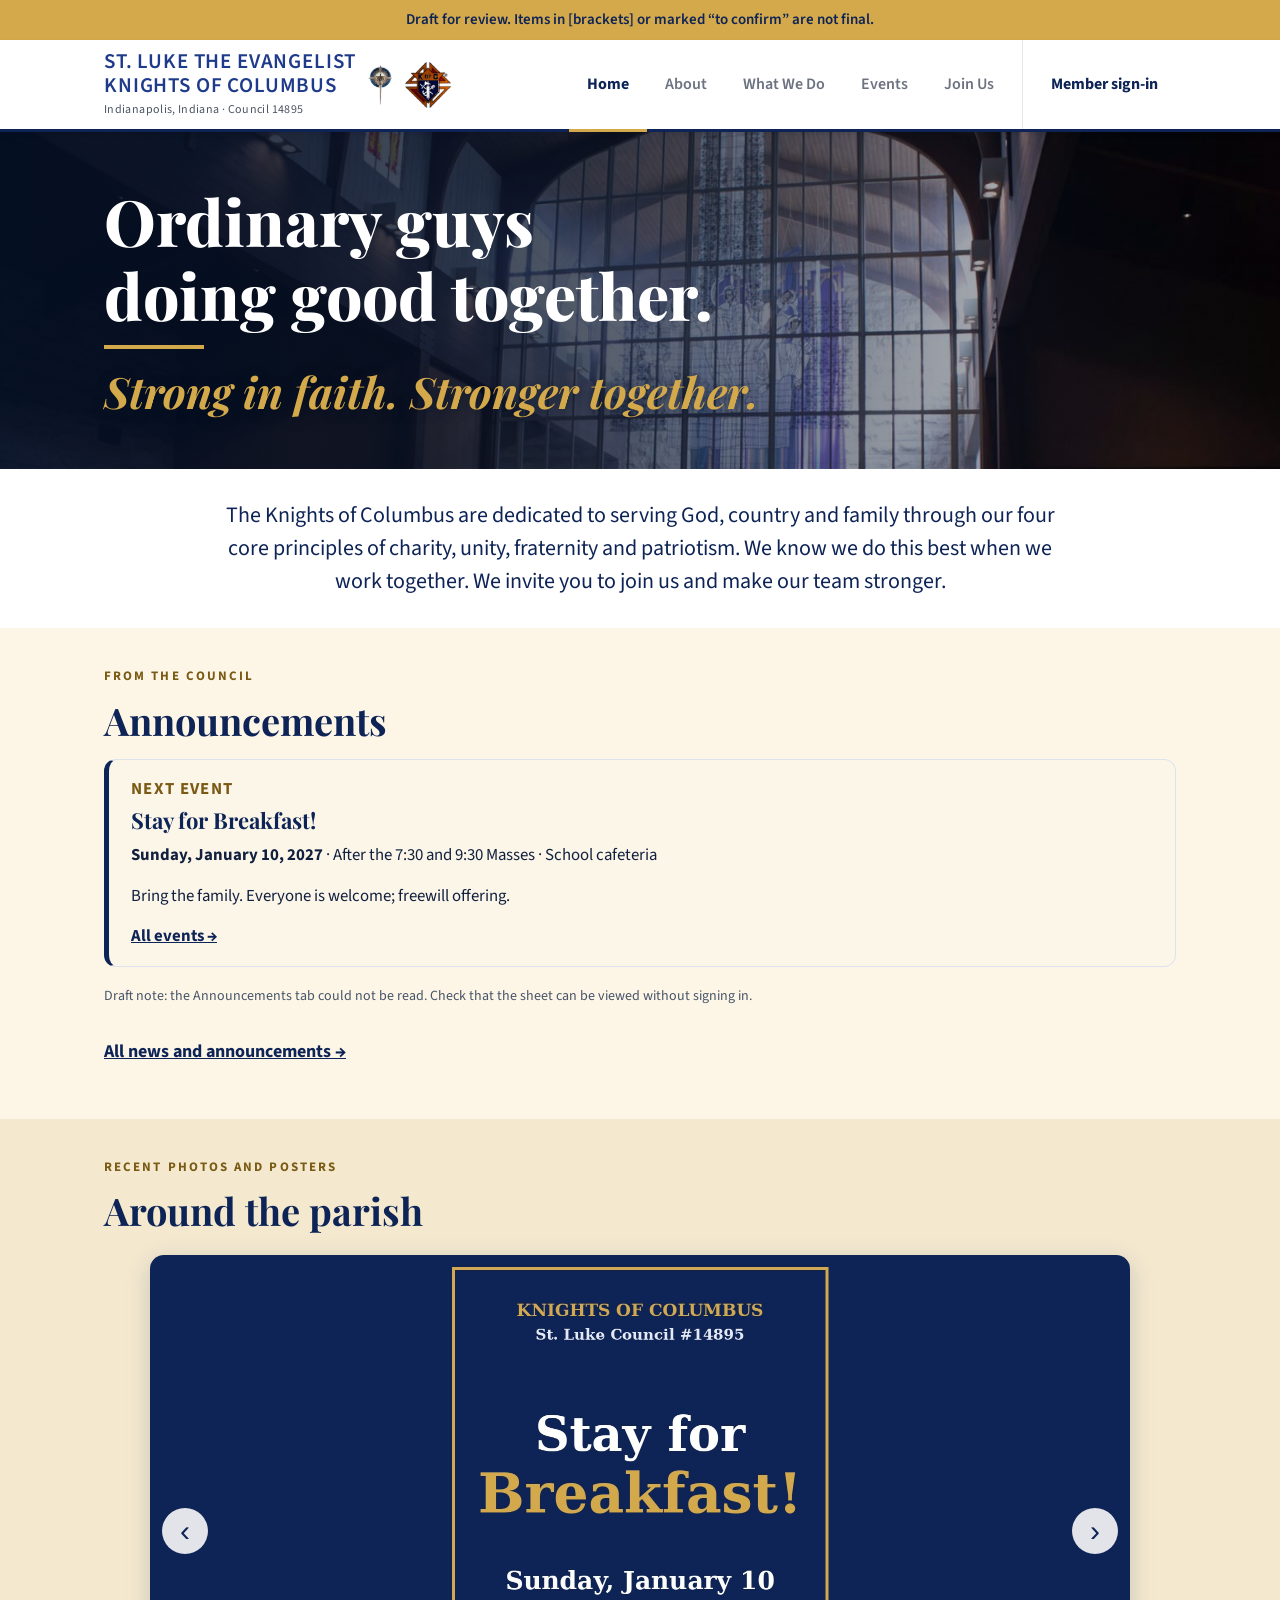
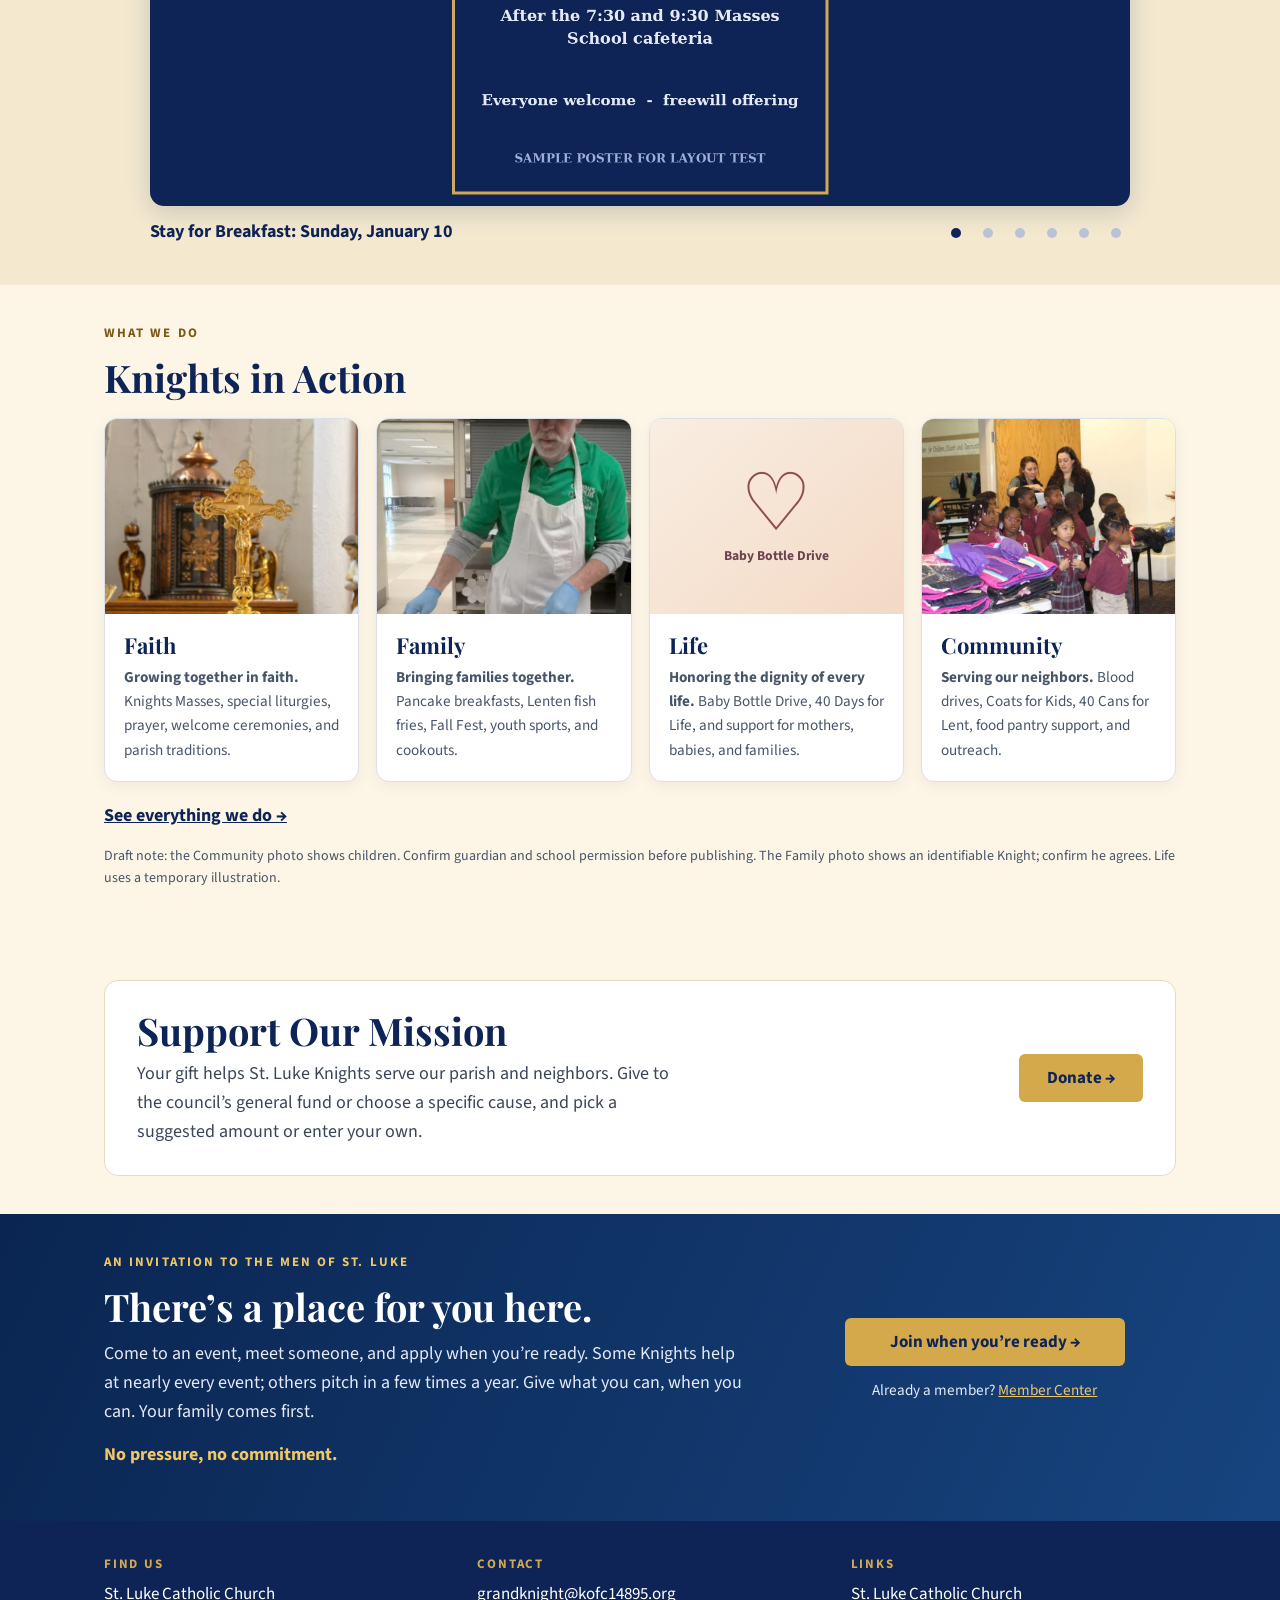
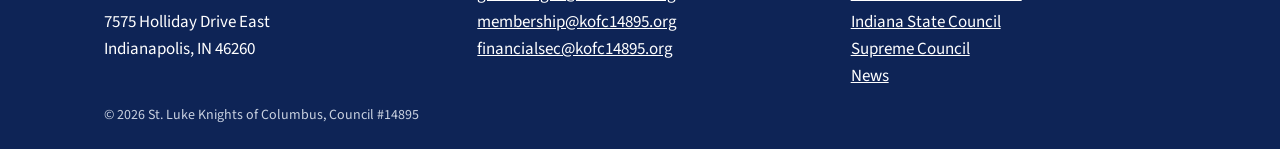
==== index.html @ 0d87e7c0 "Add files via upload" ====
<!doctype html>
<html lang="en">
<head>
<meta charset="utf-8">
<meta name="viewport" content="width=device-width, initial-scale=1">
<meta name="robots" content="noindex, nofollow">
<meta name="theme-color" content="#0E2456">
<title>St. Luke Knights of Columbus | Council #14895</title>
<meta name="description" content="Council #14895 of the Knights of Columbus at St. Luke Catholic Church in Indianapolis. Ordinary guys doing good together. Strong in faith. Stronger together.">
<link rel="icon" href="favicon.png" type="image/png">
<link rel="stylesheet" href="https://fonts.googleapis.com/css2?family=Playfair+Display:ital,wght@0,700;0,800;1,600&family=Source+Sans+3:wght@400;600;700&display=swap">
<link rel="stylesheet" href="site.css">
<script src="config.js" defer></script>
<script src="site.js" defer></script>
</head>
<body>
<a class="skip" href="#main">Skip to content</a>
<div id="site-top"></div>
<noscript><p class="container">This site needs JavaScript for its menu and footer. Contact details are in the footer.</p></noscript>

<main id="main">

<section class="hero hero-photo" aria-labelledby="hero-title">
<div class="container hero-inner">
<h1 id="hero-title">Ordinary guys doing good together.</h1>
<div class="gold-line"></div>
<p class="hero-tag">Strong in faith. Stronger together.</p>
</div>
</section>

<section class="section section-white who" id="who-we-are" aria-label="Who we are">
<div class="container">
<p class="lead who-lead">The Knights of Columbus are dedicated to serving God, country and family through our four core principles of charity, unity, fraternity and patriotism. We know we do this best when we work together. We invite you to join us and make our team stronger.</p>
</div>
</section>

<section class="section" id="announcements" aria-labelledby="ann-title">
<div class="container">
<p class="eyebrow">From the council</p>
<h2 id="ann-title">Announcements</h2>
<div class="announce-list" data-announcements data-next-event data-limit="3"></div>
<p style="margin-top:16px"><a class="text-link" href="news.html">All news and announcements &rarr;</a></p>
</div>
</section>

<section class="section" id="photos" style="background:var(--cream-2)" aria-labelledby="photos-title">
<div class="container">
<p class="eyebrow">Recent photos and posters</p>
<h2 id="photos-title">Around the parish</h2>
<div data-gallery></div>
</div>
</section>

<section class="section" id="what-we-do">
<div class="container">
<p class="eyebrow">What we do</p>
<h2>Knights in Action</h2>
<div class="pillar-cards" role="list">
<article class="pillar-card" role="listitem">
<div class="pillar-media" role="img" aria-label="Crucifix and tabernacle at St. Luke Catholic Church" style="background-image:url(faith.jpg);background-position:center 46%"></div>
<div class="pillar-copy"><h3>Faith</h3><p><strong>Growing together in faith.</strong> Knights Masses, special liturgies, prayer, welcome ceremonies, and parish traditions.</p></div>
</article>
<article class="pillar-card" role="listitem">
<div class="pillar-media" role="img" aria-label="A Knight preparing fish for a Lenten fish fry in the parish kitchen" style="background-image:url(fishfry.jpg);background-position:center 30%"></div>
<div class="pillar-copy"><h3>Family</h3><p><strong>Bringing families together.</strong> Pancake breakfasts, Lenten fish fries, Fall Fest, youth sports, and cookouts.</p></div>
</article>
<article class="pillar-card" role="listitem">
<div class="pillar-media life-art" role="img" aria-label="Simple illustration of a heart representing the Baby Bottle Drive"><span class="life-heart" aria-hidden="true">&#9825;</span><span class="life-caption">Baby Bottle Drive</span></div>
<div class="pillar-copy"><h3>Life</h3><p><strong>Honoring the dignity of every life.</strong> Baby Bottle Drive, 40 Days for Life, and support for mothers, babies, and families.</p></div>
</article>
<article class="pillar-card" role="listitem">
<div class="pillar-media" role="img" aria-label="Children at a Coats for Kids charitable event" style="background-image:url(coats.jpg);background-position:center 42%"></div>
<div class="pillar-copy"><h3>Community</h3><p><strong>Serving our neighbors.</strong> Blood drives, Coats for Kids, 40 Cans for Lent, food pantry support, and outreach.</p></div>
</article>
</div>
<p style="margin-top:20px"><a class="text-link" href="what-we-do.html">See everything we do &rarr;</a></p>
<p class="figure-note draft-only">Draft note: the Community photo shows children. Confirm guardian and school permission before publishing. The Family photo shows an identifiable Knight; confirm he agrees. Life uses a temporary illustration.</p>
</div>
</section>

<section class="section" id="donate">
<div class="container">
<div class="band band-light">
<div>
<h2>Support Our Mission</h2>
<p>Your gift helps St. Luke Knights serve our parish and neighbors. Give to the council&rsquo;s general fund or choose a specific cause, and pick a suggested amount or enter your own.</p>
</div>
<a class="btn btn-gold" data-href="squareShopUrl" href="support.html">Donate &rarr;</a>
</div>
</div>
</section>

<section class="section invite" id="get-involved">
<div class="container invite-grid">
<div>
<p class="eyebrow">An invitation to the men of St. Luke</p>
<h2>There&rsquo;s a place for you here.</h2>
<p>Come to an event, meet someone, and apply when you&rsquo;re ready. Some Knights help at nearly every event; others pitch in a few times a year. Give what you can, when you can. Your family comes first.</p>
<p class="note">No pressure, no commitment.</p>
</div>
<div class="invite-action">
<a class="btn btn-gold" href="join.html">Join when you&rsquo;re ready &rarr;</a>
<p style="font-size:.95rem;margin-top:12px">Already a member? <a href="members.html" style="color:#F0C668">Member Center</a></p>
</div>
</div>
</section>

</main>

<div id="site-bottom"></div>
</body>
</html>
---- site.css ----
/* St. Luke KofC public site. Navy, gold and cream to match the recruiting brochure. */
:root {
  --navy: #0E2456;
  --navy-2: #16347A;
  --ink: #12203F;
  --gold: #D4A94B;
  --bronze: #7A5A14;
  --cream: #FDF6E7;
  --cream-2: #F4E9CF;
  --paper: #FFFFFF;
  --line: #E6DCC3;
  --muted: #475569;
  --serif: "Playfair Display", Georgia, "Times New Roman", serif;
  --sans: "Source Sans 3", system-ui, -apple-system, "Segoe UI", sans-serif;
}
*, *::before, *::after { box-sizing: border-box; }
html { scroll-behavior: smooth; }
body { margin: 0; font-family: var(--sans); font-size: 18px; line-height: 1.6; color: var(--ink); background: var(--cream); }
img { max-width: 100%; height: auto; display: block; }
a { color: var(--navy); }
a:hover { color: var(--bronze); }
:focus-visible { outline: 3px solid var(--gold); outline-offset: 2px; }
.skip { position: absolute; left: -999px; top: 8px; background: var(--navy); color: #fff; padding: 10px 16px; z-index: 100; border-radius: 6px; }
.skip:focus { left: 8px; }
.container { max-width: 1120px; margin: 0 auto; padding: 0 24px; }

h1, h2, h3 { font-family: var(--serif); line-height: 1.15; margin: 0 0 12px; color: var(--navy); }
h1 { font-size: clamp(34px, 5.4vw, 56px); font-weight: 800; }
h2 { font-size: clamp(28px, 3.6vw, 38px); font-weight: 700; }
h3 { font-size: 22px; font-weight: 700; }
p { margin: 0 0 14px; }
.eyebrow { font-weight: 700; font-size: 13px; letter-spacing: 0.16em; text-transform: uppercase; color: var(--bronze); margin: 0 0 12px; }
.lead { font-size: 21px; line-height: 1.55; color: #2C3A57; max-width: 720px; }

/* Draft banner and top bar */
.draft-banner { background: var(--gold); color: var(--navy); text-align: center; font-weight: 600; font-size: 15px; padding: 8px 16px; }
.topbar { background: var(--navy); color: #fff; font-size: 15px; }
.topbar-inner { display: flex; flex-wrap: wrap; gap: 6px 20px; align-items: center; justify-content: space-between; padding-top: 4px; padding-bottom: 4px; }

/* Header: same look as the Member Center menu bar (white bar, navy rule, gold underline on the current page) */
.site-header { background: #fff; border-bottom: 3px solid var(--navy); box-shadow: 0 2px 4px rgba(0,0,0,.1); position: sticky; top: 0; z-index: 50; }
.header-inner { display: flex; flex-wrap: wrap; align-items: stretch; justify-content: space-between; gap: 0 20px; padding-top: 0; padding-bottom: 0; }
.brand { display: flex; align-items: center; gap: 12px; text-decoration: none; color: var(--navy); padding: 10px 0; }
.brand-logo { display: block; width: 46px; height: 46px; object-fit: contain; flex-shrink: 0; }
.brand-text { display: flex; flex-direction: column; }
.brand-name { font-family: var(--serif); font-weight: 700; font-size: 21px; line-height: 1.1; }
.brand-sub { font-size: 12px; letter-spacing: 0.12em; color: var(--muted); }
.site-nav ul { list-style: none; margin: 0; padding: 0; display: flex; height: 100%; }
.site-nav li { display: flex; align-items: stretch; }
.site-nav a { display: flex; align-items: center; padding: 0 18px; font-size: 16px; font-weight: 600; text-decoration: none; white-space: nowrap; color: #6B7280; border-bottom: 3px solid transparent; margin-bottom: -3px; transition: color .2s, background .2s; }
.site-nav .nav-member { margin-left: 10px; padding-left: 10px; border-left: 1px solid #E5E7EB; }
.site-nav .nav-member a { color: var(--navy); font-weight: 700; }
.nm-short { display: none; }
.site-nav a:hover { color: var(--navy); background: rgba(30,58,138,.05); }
.site-nav a[aria-current="page"] { color: var(--navy); font-weight: 700; border-bottom-color: var(--gold); }
/* Narrow screens: the menu becomes its own bar under the name, and slides sideways if it must (no Menu button) */
@media (max-width: 820px) {
  .brand { padding: 8px 0; flex: 1 1 100%; }
  .brand-name { font-size: 19px; }
  .site-nav { width: 100%; border-top: 1px solid #F0F1F3; }
  .site-nav ul { overflow-x: auto; -webkit-overflow-scrolling: touch; scrollbar-width: none; }
  .site-nav ul::-webkit-scrollbar { display: none; }
  .site-nav li { flex-shrink: 0; }
  .site-nav a { padding: 12px 9px; font-size: 14px; margin-bottom: 0; }
  .site-nav .nav-member { margin-left: 2px; padding-left: 2px; }
  .nm-long { display: none; } .nm-short { display: inline; }
  .site-nav { margin: 0 -24px; width: calc(100% + 48px); }
  .site-nav ul { padding: 0 12px; }
}

/* Buttons */
.btn { display: inline-flex; align-items: center; justify-content: center; min-height: 48px; padding: 0 26px; border-radius: 6px; font: 700 17px var(--sans); text-decoration: none; border: 2px solid transparent; cursor: pointer; text-align: center; }
.btn-sm { min-height: 44px; padding: 0 18px; font-size: 15px; }
.btn-gold { background: var(--gold); color: var(--navy); }
.btn-gold:hover { background: #E3BC66; color: var(--navy); }
.btn-navy { background: var(--navy); color: #fff; }
.btn-navy:hover { background: var(--navy-2); color: #fff; }
.btn-outline { border-color: var(--navy); color: var(--navy); background: transparent; }
.btn-outline:hover { background: var(--navy); color: #fff; }
.btn-outline-light { border-color: #fff; color: #fff; background: transparent; }
.btn-outline-light:hover { background: #fff; color: var(--navy); }
.btn-row { display: flex; flex-wrap: wrap; gap: 12px; margin-top: 20px; }

/* Sections */
.hero { background: linear-gradient(160deg, var(--navy) 0%, var(--navy-2) 100%); color: #fff; }
.hero h1, .hero h2 { color: #fff; }
.hero .eyebrow { color: var(--gold); }
.hero-inner { display: flex; flex-wrap: wrap; gap: 40px; align-items: center; padding-top: 72px; padding-bottom: 72px; }
.hero-copy { flex: 1 1 480px; min-width: 0; }
.hero-card { flex: 1 1 320px; min-width: 0; }
.tagline { font-family: var(--serif); font-style: italic; font-size: clamp(22px, 3vw, 30px); color: var(--gold); margin: 6px 0 12px; }
.hero p { color: #E4E9F5; }
.page-hero { background: var(--cream-2); border-bottom: 1px solid var(--line); }
.page-hero .container { padding-top: 56px; padding-bottom: 48px; }
.section { padding: 64px 0; }
.section-white { background: var(--paper); }
.section-navy { background: var(--navy); color: #fff; }
.section-navy h2, .section-navy h3 { color: #fff; }
.section-navy p { color: #E4E9F5; }

.grid { display: grid; gap: 20px; grid-template-columns: repeat(auto-fit, minmax(240px, 1fr)); }
.grid-2 { grid-template-columns: repeat(auto-fit, minmax(340px, 1fr)); }
.grid-3 { grid-template-columns: repeat(auto-fit, minmax(300px, 1fr)); }
.card { background: var(--paper); border: 1px solid var(--line); border-radius: 10px; padding: 26px; }
.card h3 { margin-bottom: 8px; }
.card p:last-child { margin-bottom: 0; }
.card-meeting { background: var(--paper); color: var(--ink); border-radius: 12px; padding: 28px; }
.hero .card-meeting p { color: var(--ink); }
.hero .card-meeting .eyebrow { color: var(--bronze); }
.hero .card-meeting .big { color: var(--navy); }
.card-meeting h2 { font-size: 28px; }
.card-meeting .big { font-family: var(--serif); font-size: 26px; font-weight: 700; color: var(--navy); margin: 0 0 4px; }

.pillars { display: grid; gap: 20px; grid-template-columns: repeat(auto-fit, minmax(220px, 1fr)); }
.pillar { border-top: 4px solid var(--gold); padding-top: 14px; }

.give-get { display: grid; gap: 40px; grid-template-columns: repeat(auto-fit, minmax(300px, 1fr)); }
.list-clean { list-style: none; margin: 0; padding: 0; }
.list-clean li { padding: 12px 0; border-top: 1px solid rgba(255,255,255,0.18); }
.list-clean li:last-child { border-bottom: 1px solid rgba(255,255,255,0.18); }
.list-clean strong { color: var(--gold); }
.list-light li { border-color: var(--line); }
.list-light strong { color: var(--navy); }

.steps { list-style: none; margin: 0; padding: 0; display: grid; gap: 20px; grid-template-columns: repeat(auto-fit, minmax(280px, 1fr)); }
.steps li { display: flex; gap: 16px; }
.step-n { flex: 0 0 44px; height: 44px; border-radius: 22px; background: var(--navy); color: var(--gold); display: flex; align-items: center; justify-content: center; font-weight: 700; font-size: 19px; }

.band { background: var(--navy); color: #fff; border-radius: 14px; padding: 40px; display: flex; flex-wrap: wrap; gap: 24px; align-items: center; justify-content: space-between; }
.band h2 { color: #fff; margin-bottom: 8px; }
.band p { margin: 0; color: #E4E9F5; max-width: 560px; }
.band-light { background: var(--paper); border: 1px solid var(--line); color: var(--ink); }
.band-light h2 { color: var(--navy); }
.band-light p { color: #3A4658; }

.news-item { padding: 18px 0; border-top: 1px solid var(--line); }
.news-item:last-child { border-bottom: 1px solid var(--line); }
.news-date { font-size: 15px; color: var(--muted); margin: 0 0 2px; }
.news-title { font-size: 22px; margin: 0 0 4px; }
.news-title a { text-decoration: none; }

.quote { font-family: var(--serif); font-style: italic; font-size: 22px; line-height: 1.5; border-left: 4px solid var(--gold); padding-left: 20px; margin: 28px 0 8px; color: var(--navy); }
.quote-by { font-weight: 700; color: var(--bronze); margin: 0; }

.banner-img { width: 100%; height: 420px; object-fit: cover; object-position: 62% 12%; }
.figure-note { font-size: 14px; color: var(--muted); margin-top: 6px; }

.two-col { display: flex; flex-wrap: wrap; gap: 40px; }
.two-col > * { flex: 1 1 340px; min-width: 0; }

/* Forms */
.form { display: flex; flex-direction: column; gap: 16px; }
.form label { font-weight: 700; font-size: 16px; display: block; margin-bottom: 4px; }
.form input, .form textarea { width: 100%; min-height: 48px; padding: 10px 14px; font: 400 17px var(--sans); border: 1px solid #7A869A; border-radius: 6px; background: #fff; color: var(--ink); }
.form-row { display: flex; flex-wrap: wrap; gap: 16px; }
.form-row > div { flex: 1 1 220px; }

.calendar-frame { width: 100%; height: 640px; border: 1px solid var(--line); border-radius: 10px; background: #fff; }
.placeholder-box { border: 2px dashed #B9AD93; border-radius: 10px; background: var(--cream-2); padding: 24px; }
.dl { margin: 0; }
.dl div { display: flex; flex-wrap: wrap; gap: 4px 20px; padding: 14px 0; border-top: 1px solid var(--line); }
.dl div:last-child { border-bottom: 1px solid var(--line); }
.dl dt { flex: 0 0 190px; font-weight: 700; color: var(--navy); }
.dl dd { flex: 1 1 260px; margin: 0; }

/* "To confirm" tags show only while draft is on */
.confirm { display: none; margin-left: 8px; font: 700 12px var(--sans); letter-spacing: 0.06em; text-transform: uppercase; background: var(--gold); color: var(--navy); padding: 2px 8px; border-radius: 99px; vertical-align: middle; }
body.draft .confirm { display: inline-block; }

/* Footer */
.site-footer { background: var(--navy); color: #fff; margin-top: 0; }
.site-footer a { color: #fff; }
.site-footer a:hover { color: var(--gold); }
.footer-grid { display: flex; flex-wrap: wrap; gap: 32px 48px; padding-top: 48px; padding-bottom: 24px; }
.footer-grid > div { flex: 1 1 220px; min-width: 0; }
.footer-h { font: 700 13px var(--sans); letter-spacing: 0.14em; text-transform: uppercase; color: var(--gold); margin: 0 0 8px; }
.footer-grid p { margin: 0; font-size: 17px; }
.footer-legal { padding-bottom: 32px; font-size: 14px; color: #C9D1E0; }

@media print { .topbar, .draft-banner, .site-nav { display: none; } body { background: #fff; } }

/* ---- Home page v5 (photo-led design) ---- */
.draft-only { display: none; }
body.draft .draft-only { display: block; }
.hero-photo { background-image: linear-gradient(90deg, rgba(4,16,37,.91), rgba(4,16,37,.72) 42%, rgba(4,16,37,.13) 100%), url('hero.jpg'); background-size: cover; background-position: center, center 14%; color: #fff; }
.hero-photo .hero-inner { min-height: 300px; flex-direction: column; align-items: flex-start; justify-content: center; gap: 14px; padding-top: 52px; padding-bottom: 52px; }
.hero-photo h1 { color: #fff; max-width: 730px; margin: 0; text-wrap: balance; font-size: clamp(2.4rem, 5vw, 4.1rem); }
.hero-photo p { color: #fff; max-width: 580px; font-size: clamp(1.05rem, 1.8vw, 1.25rem); }
.hero-photo .hero-tag { font-family: var(--serif); font-style: italic; font-weight: 700; color: var(--gold); max-width: none; font-size: clamp(1.7rem, 3.6vw, 2.7rem); line-height: 1.15; margin: 4px 0 0; text-shadow: 0 2px 12px rgba(4,16,37,.6); }
.gold-line { height: 4px; width: 100px; background: var(--gold); margin: 4px 0 20px; }
.hero-photo .gold-line { margin: 0; }
@media (max-width: 700px) {
  .hero-photo { background-image: linear-gradient(0deg, rgba(4,16,37,.94), rgba(4,16,37,.45) 65%, rgba(4,16,37,.12)), url('hero.jpg'); background-position: center, 60% center; }
  .hero-photo .hero-inner { min-height: 380px; justify-content: flex-end; gap: 12px; padding: 70px 24px 32px; }
  .hero-photo .btn-row .btn { flex: 1; }
}
.section-head { display: flex; align-items: flex-end; justify-content: space-between; flex-wrap: wrap; gap: 15px; margin-bottom: 25px; }
.section-head h2 { margin: 0; }
.section-lead { max-width: 740px; color: var(--muted); font-size: 1.1rem; }
.text-link { font-weight: 700; color: var(--navy); }
.connection-cards { display: grid; grid-template-columns: repeat(3, minmax(0, 1fr)); gap: 24px; align-items: stretch; }
.connection-card { min-width: 0; height: 100%; display: flex; flex-direction: column; overflow: hidden; border: 1px solid #D8DFE9; border-radius: 15px; background: #fff; box-shadow: 0 5px 18px rgba(11,40,85,.06); }
.connection-photo { width: 100%; aspect-ratio: 16/10; background-size: cover; background-repeat: no-repeat; background-position: center; flex: none; }
.connection-body { padding: 24px; display: flex; flex-direction: column; flex: 1; min-width: 0; }
.connection-body h3 { font-size: clamp(1.35rem, 2vw, 1.7rem); margin: 4px 0 12px; }
.connection-body p { color: var(--muted); margin: 0 0 22px; flex: 1; }
.connection-body .text-link { align-self: flex-start; margin-top: auto; }
@media (max-width: 850px) { .connection-cards { grid-template-columns: repeat(2, minmax(0, 1fr)); } .connection-card:last-child { grid-column: 1 / -1; flex-direction: row; height: auto; } .connection-card:last-child .connection-photo { width: 42%; aspect-ratio: auto; height: auto; } }
@media (max-width: 600px) { .connection-cards { grid-template-columns: minmax(0, 1fr); gap: 16px; } .connection-card { height: auto; } .connection-card:last-child { flex-direction: column; } .connection-card:last-child .connection-photo { width: 100%; aspect-ratio: 16/9; } .connection-photo { aspect-ratio: 16/9; } .connection-body { padding: 19px; } }
.upcoming-strip { margin-top: 28px; padding: 24px 28px; background: var(--cream-2); border-left: 5px solid var(--gold); border-radius: 12px; display: flex; flex-wrap: wrap; align-items: center; justify-content: space-between; gap: 18px 22px; }
.upcoming-strip h3 { margin: 4px 0 8px; }
.upcoming-strip p { margin: 0 0 4px; }
.upcoming-link { color: var(--navy); font-weight: 700; }
.pillar-cards { display: grid; grid-template-columns: repeat(4, minmax(0, 1fr)); gap: 17px; margin-top: 27px; }
.pillar-card { background: #fff; border: 1px solid #D9E0E9; border-radius: 13px; overflow: hidden; box-shadow: 0 5px 16px rgba(7,27,62,.05); }
.pillar-media { height: 195px; background-size: cover; background-position: center; }
.pillar-media.life-art { display: flex; flex-direction: column; align-items: center; justify-content: center; background: linear-gradient(140deg, #F9EEE2, #F3D9C5); color: #8D4D52; }
.life-heart { font-size: 5rem; line-height: 1; }
.life-caption { font-size: .85rem; font-weight: 700; color: #6C4250; }
.pillar-copy { padding: 19px; }
.pillar-copy h3 { margin-bottom: 7px; }
.pillar-copy p { font-size: .95rem; color: var(--muted); margin: 0; }
@media (max-width: 900px) { .pillar-cards { grid-template-columns: repeat(2, minmax(0, 1fr)); } }
@media (max-width: 700px) { .pillar-cards { display: flex; overflow-x: auto; scroll-snap-type: x mandatory; gap: 13px; padding: 4px 4px 15px; margin-right: -24px; } .pillar-card { min-width: min(78vw, 285px); scroll-snap-align: start; flex-shrink: 0; } .pillar-media { height: 180px; } }
.impact { display: grid; grid-template-columns: 1fr 1fr; gap: 26px; margin-top: 25px; }
.impact ul { padding-left: 22px; margin: 0; }
.impact li { padding: 5px 0; }
.impact-box { background: #F0F4F9; padding: 25px; border-radius: 13px; border-left: 4px solid var(--gold); }
@media (max-width: 700px) { .impact { grid-template-columns: 1fr; } }
.invite { background: linear-gradient(115deg, #0A2551, #17447F); color: #fff; }
.invite h2 { color: #fff; }
.invite .eyebrow { color: #F0C668; }
.invite-grid { display: grid; grid-template-columns: 1.7fr 1fr; gap: 40px; align-items: center; }
.invite p { color: #E4E9F5; max-width: 660px; }
.invite .note { color: #F2C864; font-weight: 700; }
.invite-action { text-align: center; }
.invite-action .btn { width: 100%; max-width: 280px; }
@media (max-width: 700px) { .invite-grid { grid-template-columns: 1fr; } .invite-action { text-align: left; } .invite-action .btn { max-width: none; } }

/* ---- Home page v6: practical strip, why-join, voices ---- */
.practical-strip { background: #F7F0DD; border-bottom: 1px solid #D7C8A3; color: #102A50; }
.practical-inner { display: flex; flex-wrap: wrap; align-items: center; gap: 10px 24px; padding-top: 15px; padding-bottom: 15px; font-size: .95rem; }
.practical-inner > span { min-width: 0; }
.practical-inner a { color: var(--navy); font-weight: 700; }
.why-grid { display: grid; grid-template-columns: repeat(4, minmax(0, 1fr)); gap: 16px; margin-top: 25px; }
.why-grid article { border: 1px solid #DCE3EE; border-radius: 12px; padding: 20px; background: #fff; border-top: 4px solid var(--gold); min-width: 0; }
.why-grid h3 { font-size: 1.3rem; margin: 0 0 9px; }
.why-grid p { margin: 0; color: var(--muted); }
.voices { display: grid; grid-template-columns: 1fr 1fr; gap: 22px; margin-top: 28px; }
.member-quote, .welcome { margin: 0; padding: 24px; border-radius: 13px; background: #fff; border: 1px solid #DCE3EE; }
.member-quote blockquote { margin: 0; font-size: 1.13rem; line-height: 1.6; font-style: italic; }
.member-quote figcaption { margin-top: 16px; font-weight: 700; font-size: .9rem; }
.welcome { display: flex; align-items: flex-start; gap: 18px; }
.welcome-photo { width: 105px; min-width: 105px; aspect-ratio: 4/5; display: grid; place-items: center; background: #E9E7E2; border: 1px dashed #8E9298; border-radius: 9px; color: #334; }
.welcome h3 { margin: 0 0 8px; }
.welcome p { margin: 0 0 12px; }
.pillar-media { aspect-ratio: auto; }
@media (max-width: 950px) { .why-grid { grid-template-columns: repeat(2, minmax(0, 1fr)); } .voices { grid-template-columns: 1fr; } }
@media (max-width: 600px) { .practical-inner { display: grid; gap: 7px; } .why-grid { grid-template-columns: 1fr; } .welcome { flex-direction: column; } }
/* v6: stack the four cards on phones instead of side-swiping */
@media (max-width: 700px) { .pillar-cards { display: grid; grid-template-columns: minmax(0, 1fr); overflow: visible; margin-right: 0; padding: 0; gap: 15px; } .pillar-card { min-width: 0; width: 100%; } .pillar-media { height: auto; aspect-ratio: 16/10; } }

/* ---- Announcements ---- */
.announce-list { display: grid; gap: 16px; margin-top: 22px; }
.announce-item { background: #fff; border: 1px solid #DCE3EE; border-left: 5px solid var(--gold); border-radius: 12px; padding: 20px 24px; }
.announce-item .news-title { margin: 0 0 8px; }
.announce-item p:last-child { margin-bottom: 0; }
.faq-intro { max-width: 760px; }
.pillar-block { margin-top: 44px; }
.pillar-block:first-of-type { margin-top: 8px; }
.pillar-block h2 { border-top: 4px solid var(--gold); padding-top: 14px; }

/* ---- Photo / poster carousel ---- */
.gal { position: relative; border-radius: 14px; overflow: hidden; background: #0E2456; aspect-ratio: 16/9; max-width: 980px; margin: 22px auto 0; box-shadow: 0 6px 24px rgba(14,36,86,.18); }
.gal-stage, .gal-slide { position: absolute; inset: 0; margin: 0; }
.gal-slide { opacity: 0; transition: opacity .5s ease; pointer-events: none; }
.gal-slide.on { opacity: 1; pointer-events: auto; }
.gal-slide a { display: block; height: 100%; }
.gal-slide img { width: 100%; height: 100%; display: block; }
.gal-slide.is-photo img { object-fit: cover; }
.gal-slide.is-poster img { object-fit: contain; }
.gal-btn { position: absolute; top: 50%; transform: translateY(-50%); width: 46px; height: 46px; border: 0; border-radius: 50%; background: rgba(255,255,255,.88); color: #0E2456; font-size: 30px; line-height: 1; cursor: pointer; z-index: 2; }
.gal-btn:hover, .gal-btn:focus-visible { background: #fff; }
.gal-prev { left: 12px; } .gal-next { right: 12px; }
.gal-bar { max-width: 980px; margin: 12px auto 0; display: flex; flex-wrap: wrap; gap: 10px 20px; align-items: center; justify-content: space-between; }
.gal-cap { margin: 0; font-weight: 700; color: var(--navy); min-height: 1.4em; }
.gal-dots { display: flex; gap: 4px; }
.gal-dots button { width: 28px; height: 28px; border: 0; background: transparent; cursor: pointer; position: relative; padding: 0; }
.gal-dots button::after { content: ""; position: absolute; inset: 9px; border-radius: 50%; background: #B9C3D6; }
.gal-dots button.on::after { background: var(--navy); }
@media (max-width: 600px) { .gal-btn { width: 40px; height: 40px; } }
@media (prefers-reduced-motion: reduce) { .gal-slide { transition: none; } }

.announce-type { margin: 0 0 6px; font-size: .78rem; font-weight: 700; letter-spacing: .08em; text-transform: uppercase; color: var(--bronze); }
.announce-next { border-left-color: var(--navy); background: #FBF6E8; }
.announce-item > p { font-size: 1.05rem; }

/* ---- Events page ---- */
.event-month { margin: 40px 0 14px; padding-top: 12px; border-top: 4px solid var(--gold); }
.event-month:first-child { margin-top: 0; }
.event-list { display: grid; gap: 14px; }
.event-card { display: flex; gap: 18px; background: #fff; border: 1px solid #DCE3EE; border-radius: 12px; padding: 16px 20px; }
.event-date { flex: 0 0 66px; text-align: center; background: var(--navy); color: #fff; border-radius: 10px; padding: 8px 4px; line-height: 1.15; align-self: flex-start; }
.event-date span { display: block; font-size: .75rem; letter-spacing: .08em; text-transform: uppercase; color: #E4C98B; }
.event-date strong { display: block; font-family: var(--serif); font-size: 1.8rem; }
.event-body { min-width: 0; }
.event-body .news-title { margin: 0 0 6px; }
.event-body p:last-child { margin-bottom: 0; }
.tbd-list { margin: 0; padding-left: 20px; }
.tbd-list li { margin-bottom: 8px; }
@media (max-width: 600px) { .event-card { gap: 14px; padding: 14px; } .event-date { flex-basis: 58px; } }
@media (max-width: 600px) { .topbar-inner > span { display: none; } .topbar-inner { justify-content: flex-end; } .topbar .btn-sm { min-height: 36px; padding: 0 14px; } }

@media (max-width: 480px) { .site-nav a { font-size: 13.5px; padding: 12px 6px; } .site-nav .nav-member { margin-left: 0; padding-left: 0; border-left: 0; } .site-nav ul { padding: 0 6px; justify-content: space-between; } }

/* Compact spacing: tighter gaps between and inside content blocks (desktop, then phones) */
.page-hero .container { padding-top: 34px; padding-bottom: 28px; }
.section { padding: 38px 0; }
.section-head { margin-bottom: 16px; }
.section-lead { margin-bottom: 10px; }
.band { padding: 28px 32px; }
.banner-img { height: 300px; }
.pillar-block { margin-top: 30px; }
.pillar-cards, .why-grid, .impact { margin-top: 18px; }
.announce-list { margin-top: 16px; gap: 12px; }
.announce-item { padding: 16px 22px; }
.footer-grid { padding-top: 34px; padding-bottom: 14px; }
.footer-legal { padding-bottom: 22px; }
@media (max-width: 700px) {
  .page-hero .container { padding-top: 24px; padding-bottom: 20px; }
  .section { padding: 26px 0; }
  .band { padding: 22px 20px; }
  .banner-img { height: 190px; }
  .pillar-block { margin-top: 24px; }
  .lead { font-size: 19px; }
  .announce-item { padding: 14px 16px; }
}
h1, h2 { text-wrap: balance; }
@media (max-width: 600px) { .why-grid { grid-template-columns: repeat(2, minmax(0, 1fr)); gap: 10px; } .why-grid article { padding: 14px; } .why-grid h3 { font-size: 1.15rem; } .why-grid p { font-size: .95rem; } }

/* Header lockup in the council's own letterhead style: two-line name, then the two emblems */
.brand { gap: 12px; }
.brand-name { font-family: var(--sans); font-weight: 600; font-size: 21px; line-height: 1.12; letter-spacing: .04em; text-transform: uppercase; color: #1E3A8A; }
.brand-name span { display: block; }
.brand-sub { font-size: 12px; letter-spacing: .03em; text-transform: none; color: #4B5563; margin-top: 3px; }
.brand-degree { display: block; width: 25px; height: 40px; object-fit: contain; flex-shrink: 0; }
@media (max-width: 820px) { .brand-name { font-size: 15.5px; } .brand-sub { font-size: 11px; } .brand-degree { width: 21px; height: 34px; } .brand-logo { width: 40px; height: 40px; } .brand { gap: 9px; } }

.who { padding: 30px 0; }
.who-lead { max-width: 860px; margin: 0 auto; text-align: center; font-size: 22px; line-height: 1.5; color: var(--navy); }
@media (max-width: 700px) { .who { padding: 22px 0; } .who-lead { font-size: 18.5px; text-align: left; } }
.pdf-tag { display: inline-block; vertical-align: middle; font: 700 11px var(--sans); letter-spacing: .08em; color: var(--bronze); border: 1px solid var(--bronze); border-radius: 4px; padding: 1px 5px; margin-left: 4px; }
@media (min-width: 821px) and (max-width: 1180px) { .brand-name { font-size: 18px; } .brand-sub { font-size: 11px; } .brand-logo { width: 40px; height: 40px; } .brand-degree { width: 21px; height: 34px; } .brand { gap: 9px; } .site-nav a { padding: 0 11px; font-size: 15px; } .site-nav .nav-member { margin-left: 4px; padding-left: 4px; } }
@media (max-width: 380px) { .site-nav a { font-size: 12.5px; padding: 12px 4px; } }
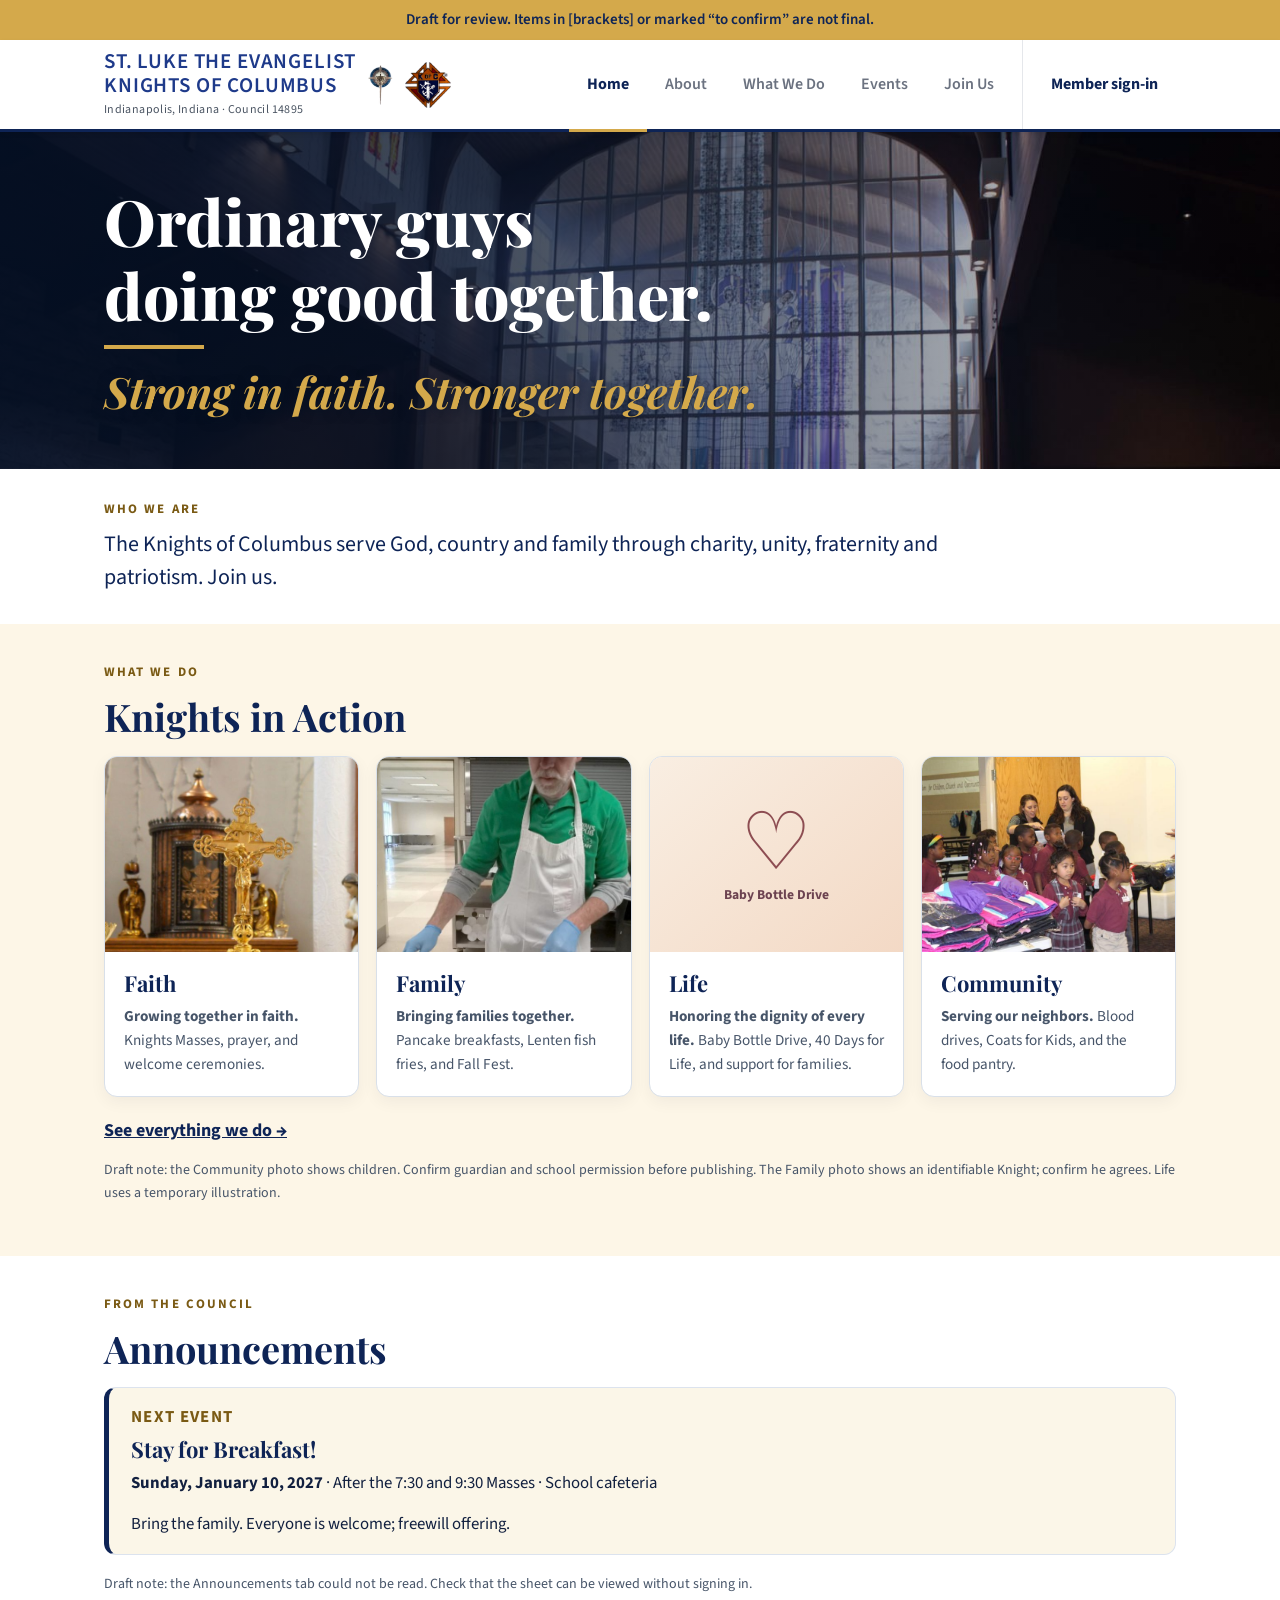
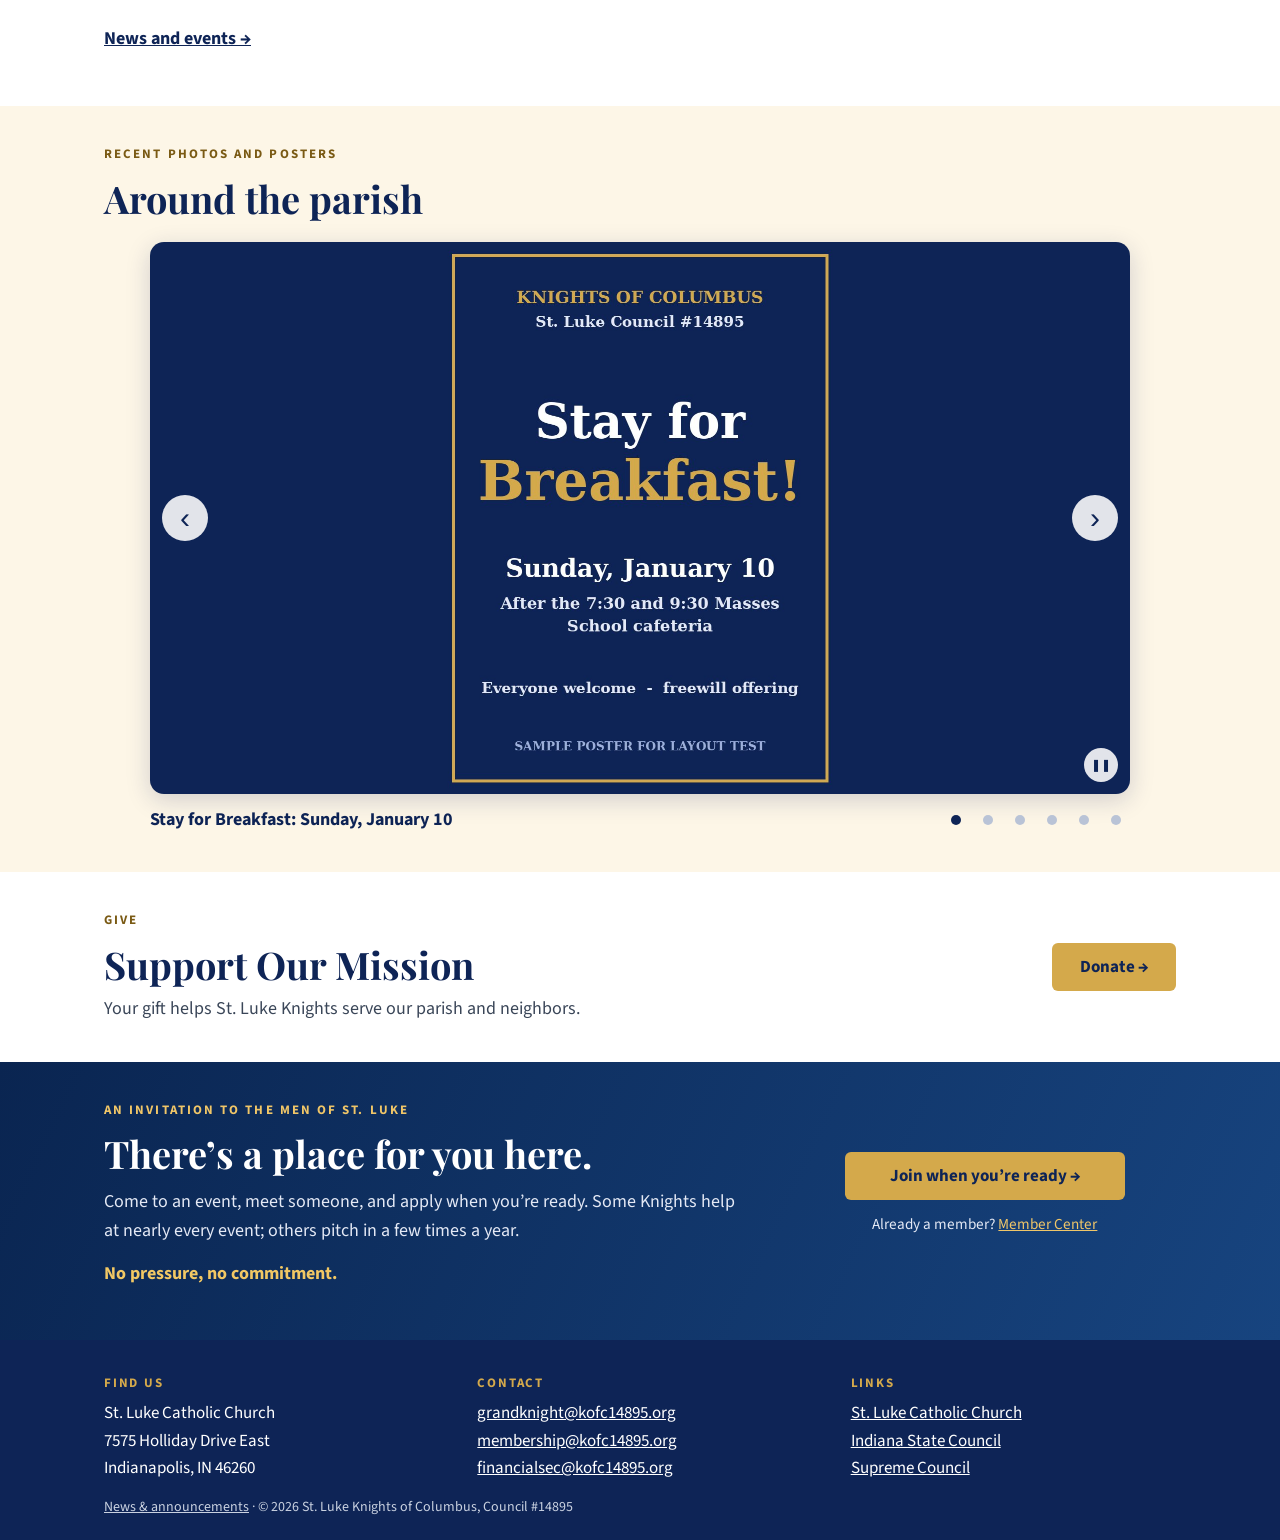
==== commit 2c65e905: "Add files via upload" ====
--- a/index.html
+++ b/index.html
@@ -30,24 +30,8 @@
 
 <section class="section section-white who" id="who-we-are" aria-label="Who we are">
 <div class="container">
-<p class="lead who-lead">The Knights of Columbus are dedicated to serving God, country and family through our four core principles of charity, unity, fraternity and patriotism. We know we do this best when we work together. We invite you to join us and make our team stronger.</p>
-</div>
-</section>
-
-<section class="section" id="announcements" aria-labelledby="ann-title">
-<div class="container">
-<p class="eyebrow">From the council</p>
-<h2 id="ann-title">Announcements</h2>
-<div class="announce-list" data-announcements data-next-event data-limit="3"></div>
-<p style="margin-top:16px"><a class="text-link" href="news.html">All news and announcements &rarr;</a></p>
-</div>
-</section>
-
-<section class="section" id="photos" style="background:var(--cream-2)" aria-labelledby="photos-title">
-<div class="container">
-<p class="eyebrow">Recent photos and posters</p>
-<h2 id="photos-title">Around the parish</h2>
-<div data-gallery></div>
+<p class="eyebrow">Who we are</p>
+<p class="lead who-lead">The Knights of Columbus serve God, country and family through charity, unity, fraternity and patriotism. Join us.</p>
 </div>
 </section>
 
@@ -58,19 +42,19 @@
 <div class="pillar-cards" role="list">
 <article class="pillar-card" role="listitem">
 <div class="pillar-media" role="img" aria-label="Crucifix and tabernacle at St. Luke Catholic Church" style="background-image:url(faith.jpg);background-position:center 46%"></div>
-<div class="pillar-copy"><h3>Faith</h3><p><strong>Growing together in faith.</strong> Knights Masses, special liturgies, prayer, welcome ceremonies, and parish traditions.</p></div>
+<div class="pillar-copy"><h3>Faith</h3><p><strong>Growing together in faith.</strong> Knights Masses, prayer, and welcome ceremonies.</p></div>
 </article>
 <article class="pillar-card" role="listitem">
 <div class="pillar-media" role="img" aria-label="A Knight preparing fish for a Lenten fish fry in the parish kitchen" style="background-image:url(fishfry.jpg);background-position:center 30%"></div>
-<div class="pillar-copy"><h3>Family</h3><p><strong>Bringing families together.</strong> Pancake breakfasts, Lenten fish fries, Fall Fest, youth sports, and cookouts.</p></div>
+<div class="pillar-copy"><h3>Family</h3><p><strong>Bringing families together.</strong> Pancake breakfasts, Lenten fish fries, and Fall Fest.</p></div>
 </article>
 <article class="pillar-card" role="listitem">
 <div class="pillar-media life-art" role="img" aria-label="Simple illustration of a heart representing the Baby Bottle Drive"><span class="life-heart" aria-hidden="true">&#9825;</span><span class="life-caption">Baby Bottle Drive</span></div>
-<div class="pillar-copy"><h3>Life</h3><p><strong>Honoring the dignity of every life.</strong> Baby Bottle Drive, 40 Days for Life, and support for mothers, babies, and families.</p></div>
+<div class="pillar-copy"><h3>Life</h3><p><strong>Honoring the dignity of every life.</strong> Baby Bottle Drive, 40 Days for Life, and support for families.</p></div>
 </article>
 <article class="pillar-card" role="listitem">
 <div class="pillar-media" role="img" aria-label="Children at a Coats for Kids charitable event" style="background-image:url(coats.jpg);background-position:center 42%"></div>
-<div class="pillar-copy"><h3>Community</h3><p><strong>Serving our neighbors.</strong> Blood drives, Coats for Kids, 40 Cans for Lent, food pantry support, and outreach.</p></div>
+<div class="pillar-copy"><h3>Community</h3><p><strong>Serving our neighbors.</strong> Blood drives, Coats for Kids, and the food pantry.</p></div>
 </article>
 </div>
 <p style="margin-top:20px"><a class="text-link" href="what-we-do.html">See everything we do &rarr;</a></p>
@@ -78,12 +62,32 @@
 </div>
 </section>
 
-<section class="section" id="donate">
+<section class="section section-white" id="announcements" aria-labelledby="ann-title">
 <div class="container">
-<div class="band band-light">
+<p class="eyebrow">From the council</p>
+<h2 id="ann-title">Announcements</h2>
+<div class="announce-list" data-announcements data-next-event data-limit="3"></div>
+<p style="margin-top:16px"><a class="text-link" href="news.html">News and events &rarr;</a></p>
+</div>
+</section>
+
+<section class="section" id="photos" aria-labelledby="photos-title">
+<div class="container">
+<p class="eyebrow">Recent photos and posters</p>
+<h2 id="photos-title">Around the parish</h2>
+<div data-gallery></div>
+</div>
+</section>
+
+
+
+<section class="section section-white" id="donate" aria-labelledby="donate-title">
+<div class="container">
+<div class="donate-row">
 <div>
-<h2>Support Our Mission</h2>
-<p>Your gift helps St. Luke Knights serve our parish and neighbors. Give to the council&rsquo;s general fund or choose a specific cause, and pick a suggested amount or enter your own.</p>
+<p class="eyebrow">Give</p>
+<h2 id="donate-title">Support Our Mission</h2>
+<p>Your gift helps St. Luke Knights serve our parish and neighbors.</p>
 </div>
 <a class="btn btn-gold" data-href="squareShopUrl" href="support.html">Donate &rarr;</a>
 </div>
@@ -95,7 +99,7 @@
 <div>
 <p class="eyebrow">An invitation to the men of St. Luke</p>
 <h2>There&rsquo;s a place for you here.</h2>
-<p>Come to an event, meet someone, and apply when you&rsquo;re ready. Some Knights help at nearly every event; others pitch in a few times a year. Give what you can, when you can. Your family comes first.</p>
+<p>Come to an event, meet someone, and apply when you&rsquo;re ready. Some Knights help at nearly every event; others pitch in a few times a year.</p>
 <p class="note">No pressure, no commitment.</p>
 </div>
 <div class="invite-action">
--- a/site.css
+++ b/site.css
@@ -288,8 +288,19 @@
 .gal-dots button { width: 28px; height: 28px; border: 0; background: transparent; cursor: pointer; position: relative; padding: 0; }
 .gal-dots button::after { content: ""; position: absolute; inset: 9px; border-radius: 50%; background: #B9C3D6; }
 .gal-dots button.on::after { background: var(--navy); }
+/* Caption on the picture: fades and slides up a moment after the photo appears */
+.gal-over { position: absolute; left: 0; right: 0; bottom: 0; padding: 56px 64px 22px; background: linear-gradient(to top, rgba(14,36,86,.82), rgba(14,36,86,0)); color: #fff; pointer-events: none; opacity: 0; }
+.gal-over span { display: block; max-width: 760px; font-family: var(--serif, Georgia, serif); font-size: clamp(1.15rem, 3.4vw, 1.9rem); font-weight: 700; line-height: 1.2; text-shadow: 0 2px 8px rgba(0,0,0,.5); }
+.gal-over em { display: block; max-width: 760px; margin-top: 6px; font-style: normal; font-weight: 500; font-size: clamp(.9rem, 2.4vw, 1.15rem); line-height: 1.3; opacity: 0; text-shadow: 0 2px 6px rgba(0,0,0,.5); }
+.gal-slide.on .gal-over { animation: galCap .7s ease .5s both; }
+.gal-slide.on .gal-over em { animation: galCap .7s ease 1.1s both; }
+@keyframes galCap { from { opacity: 0; transform: translateY(16px); } to { opacity: 1; transform: none; } }
+.gal-cap-hide { position: absolute; width: 1px; height: 1px; overflow: hidden; clip: rect(0 0 0 0); white-space: nowrap; }
+.gal-pause { position: absolute; right: 12px; bottom: 12px; z-index: 2; width: 34px; height: 34px; border: 0; border-radius: 50%; background: rgba(255,255,255,.88); color: #0E2456; font-size: 12px; cursor: pointer; }
+.gal-pause:hover, .gal-pause:focus-visible { background: #fff; }
+@media (max-width: 600px) { .gal-over { padding: 40px 54px 16px; } }
 @media (max-width: 600px) { .gal-btn { width: 40px; height: 40px; } }
-@media (prefers-reduced-motion: reduce) { .gal-slide { transition: none; } }
+@media (prefers-reduced-motion: reduce) { .gal-slide { transition: none; } .gal-slide.on .gal-over { animation: none; opacity: 1; } .gal-slide.on .gal-over em { animation: none; opacity: 1; } }
 
 .announce-type { margin: 0 0 6px; font-size: .78rem; font-weight: 700; letter-spacing: .08em; text-transform: uppercase; color: var(--bronze); }
 .announce-next { border-left-color: var(--navy); background: #FBF6E8; }
@@ -347,8 +358,15 @@
 @media (max-width: 820px) { .brand-name { font-size: 15.5px; } .brand-sub { font-size: 11px; } .brand-degree { width: 21px; height: 34px; } .brand-logo { width: 40px; height: 40px; } .brand { gap: 9px; } }
 
 .who { padding: 30px 0; }
-.who-lead { max-width: 860px; margin: 0 auto; text-align: center; font-size: 22px; line-height: 1.5; color: var(--navy); }
+.who-lead { max-width: 860px; margin: 0; text-align: left; font-size: 22px; line-height: 1.5; color: var(--navy); }
 @media (max-width: 700px) { .who { padding: 22px 0; } .who-lead { font-size: 18.5px; text-align: left; } }
 .pdf-tag { display: inline-block; vertical-align: middle; font: 700 11px var(--sans); letter-spacing: .08em; color: var(--bronze); border: 1px solid var(--bronze); border-radius: 4px; padding: 1px 5px; margin-left: 4px; }
 @media (min-width: 821px) and (max-width: 1180px) { .brand-name { font-size: 18px; } .brand-sub { font-size: 11px; } .brand-logo { width: 40px; height: 40px; } .brand-degree { width: 21px; height: 34px; } .brand { gap: 9px; } .site-nav a { padding: 0 11px; font-size: 15px; } .site-nav .nav-member { margin-left: 4px; padding-left: 4px; } }
 @media (max-width: 380px) { .site-nav a { font-size: 12.5px; padding: 12px 4px; } }
+
+/* Home page: one rhythm (white / cream alternating), shared left edge, same heading pattern in every section */
+.donate-row { display: flex; flex-wrap: wrap; gap: 20px 40px; align-items: center; justify-content: space-between; }
+.donate-row > div { max-width: 680px; }
+.donate-row p:last-of-type { margin: 0; color: #3A4658; }
+.donate-row h2 { margin-bottom: 8px; }
+.who .eyebrow { margin-bottom: 8px; }
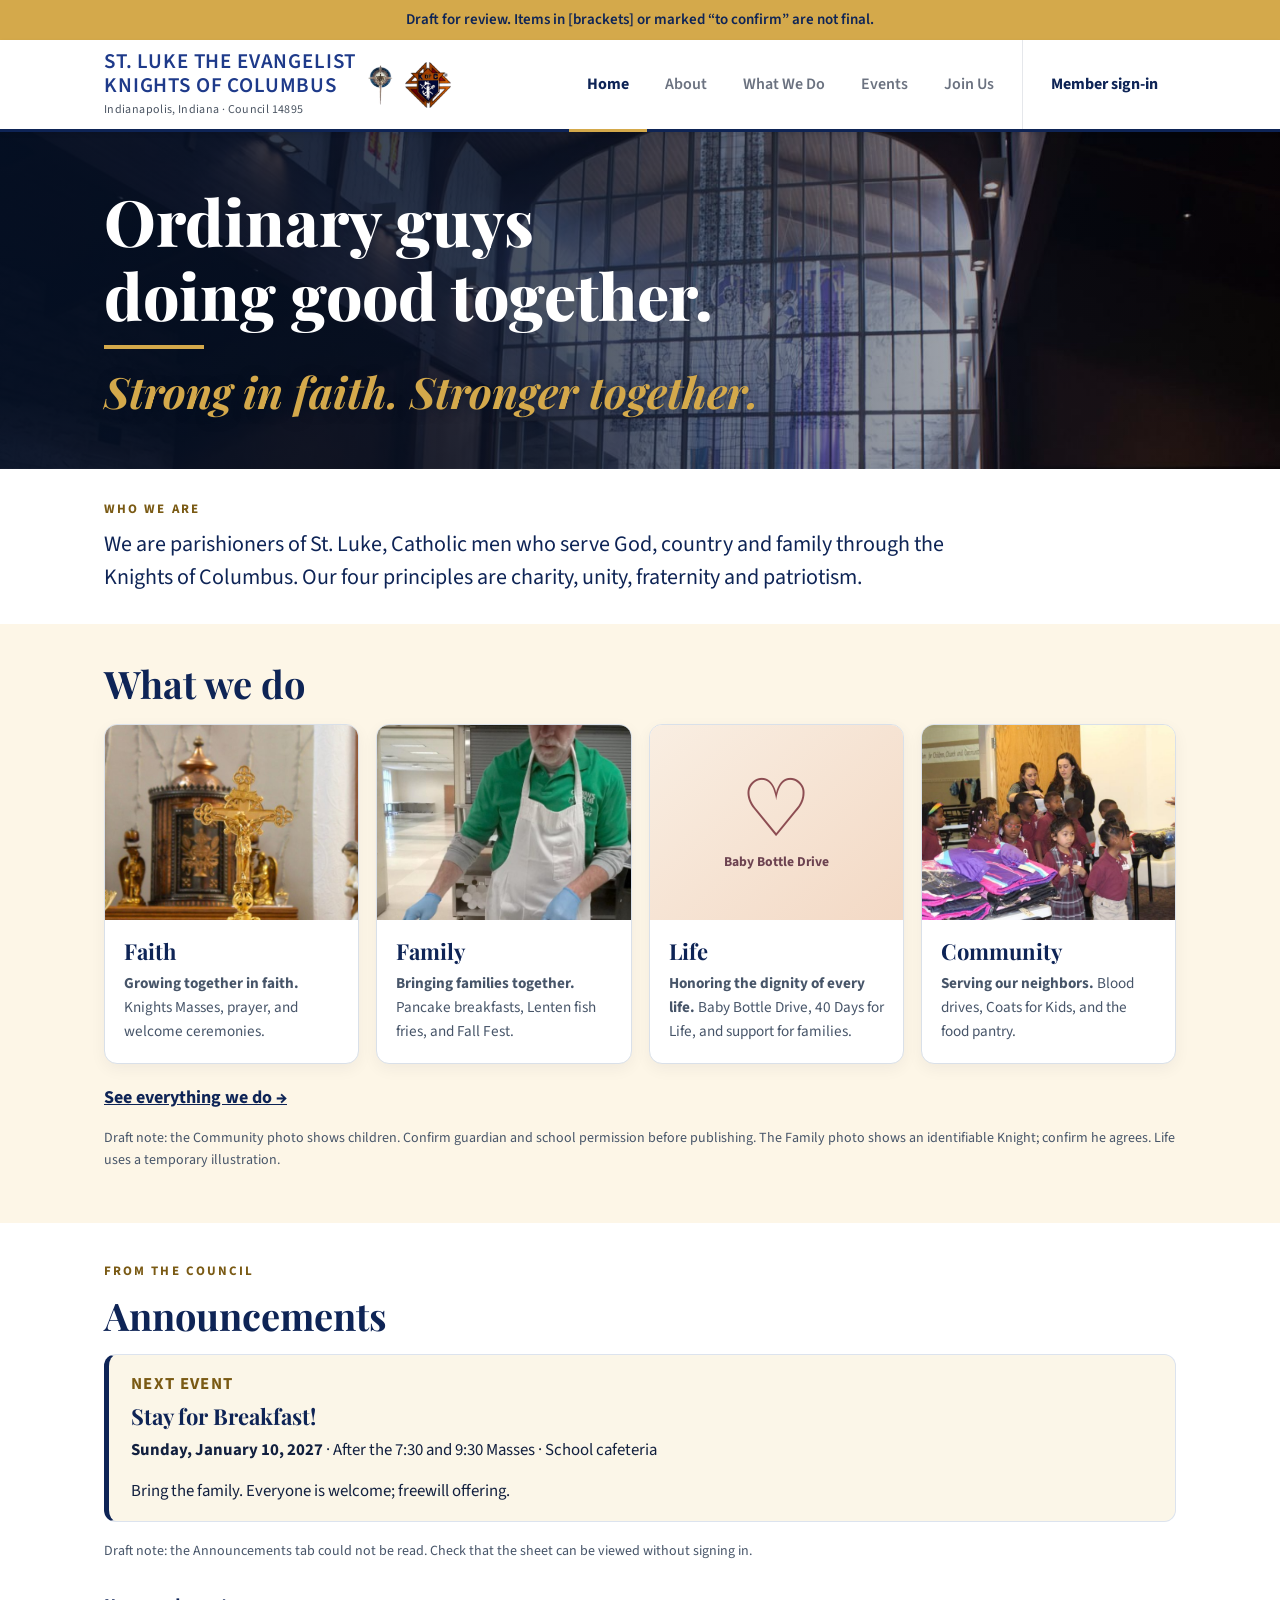
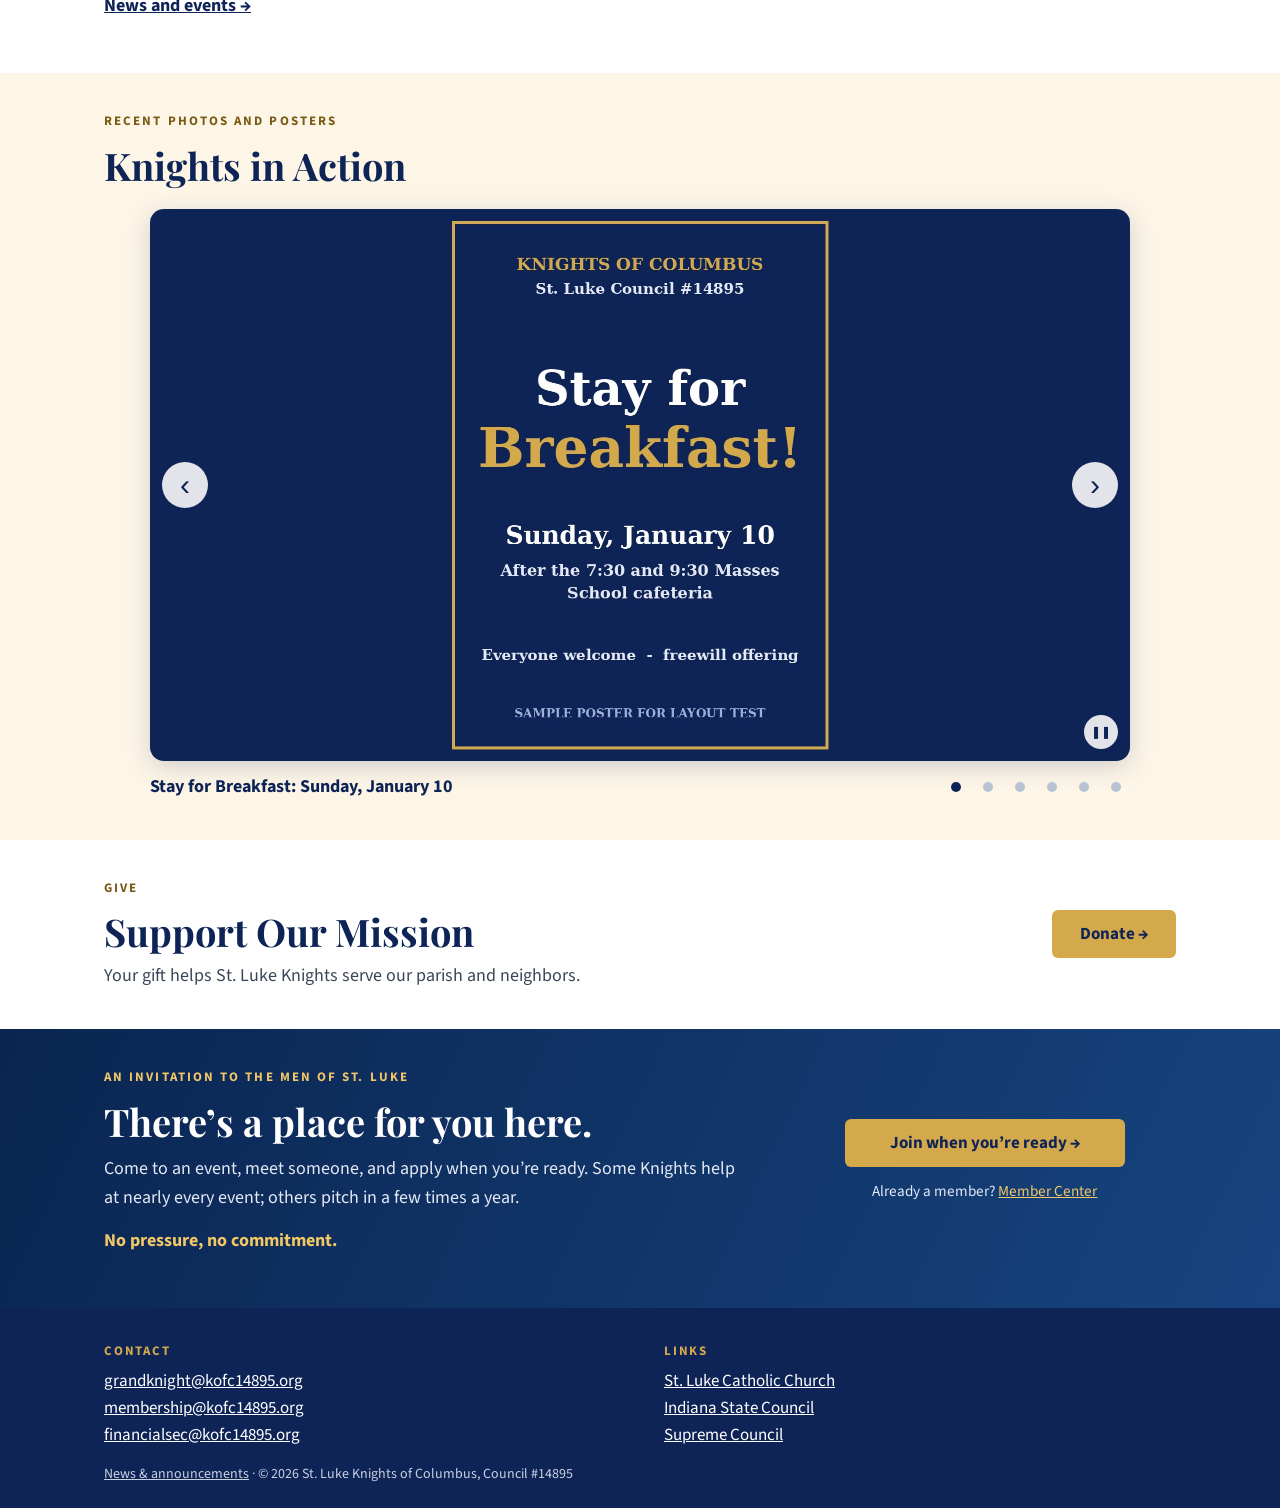
==== commit 4417354b: "Add files via upload" ====
--- a/index.html
+++ b/index.html
@@ -31,14 +31,13 @@
 <section class="section section-white who" id="who-we-are" aria-label="Who we are">
 <div class="container">
 <p class="eyebrow">Who we are</p>
-<p class="lead who-lead">The Knights of Columbus serve God, country and family through charity, unity, fraternity and patriotism. Join us.</p>
+<p class="lead who-lead">We are parishioners of St. Luke, Catholic men who serve God, country and family through the Knights of Columbus. Our four principles are charity, unity, fraternity and patriotism.</p>
 </div>
 </section>
 
 <section class="section" id="what-we-do">
 <div class="container">
-<p class="eyebrow">What we do</p>
-<h2>Knights in Action</h2>
+<h2>What we do</h2>
 <div class="pillar-cards" role="list">
 <article class="pillar-card" role="listitem">
 <div class="pillar-media" role="img" aria-label="Crucifix and tabernacle at St. Luke Catholic Church" style="background-image:url(faith.jpg);background-position:center 46%"></div>
@@ -74,7 +73,7 @@
 <section class="section" id="photos" aria-labelledby="photos-title">
 <div class="container">
 <p class="eyebrow">Recent photos and posters</p>
-<h2 id="photos-title">Around the parish</h2>
+<h2 id="photos-title">Knights in Action</h2>
 <div data-gallery></div>
 </div>
 </section>
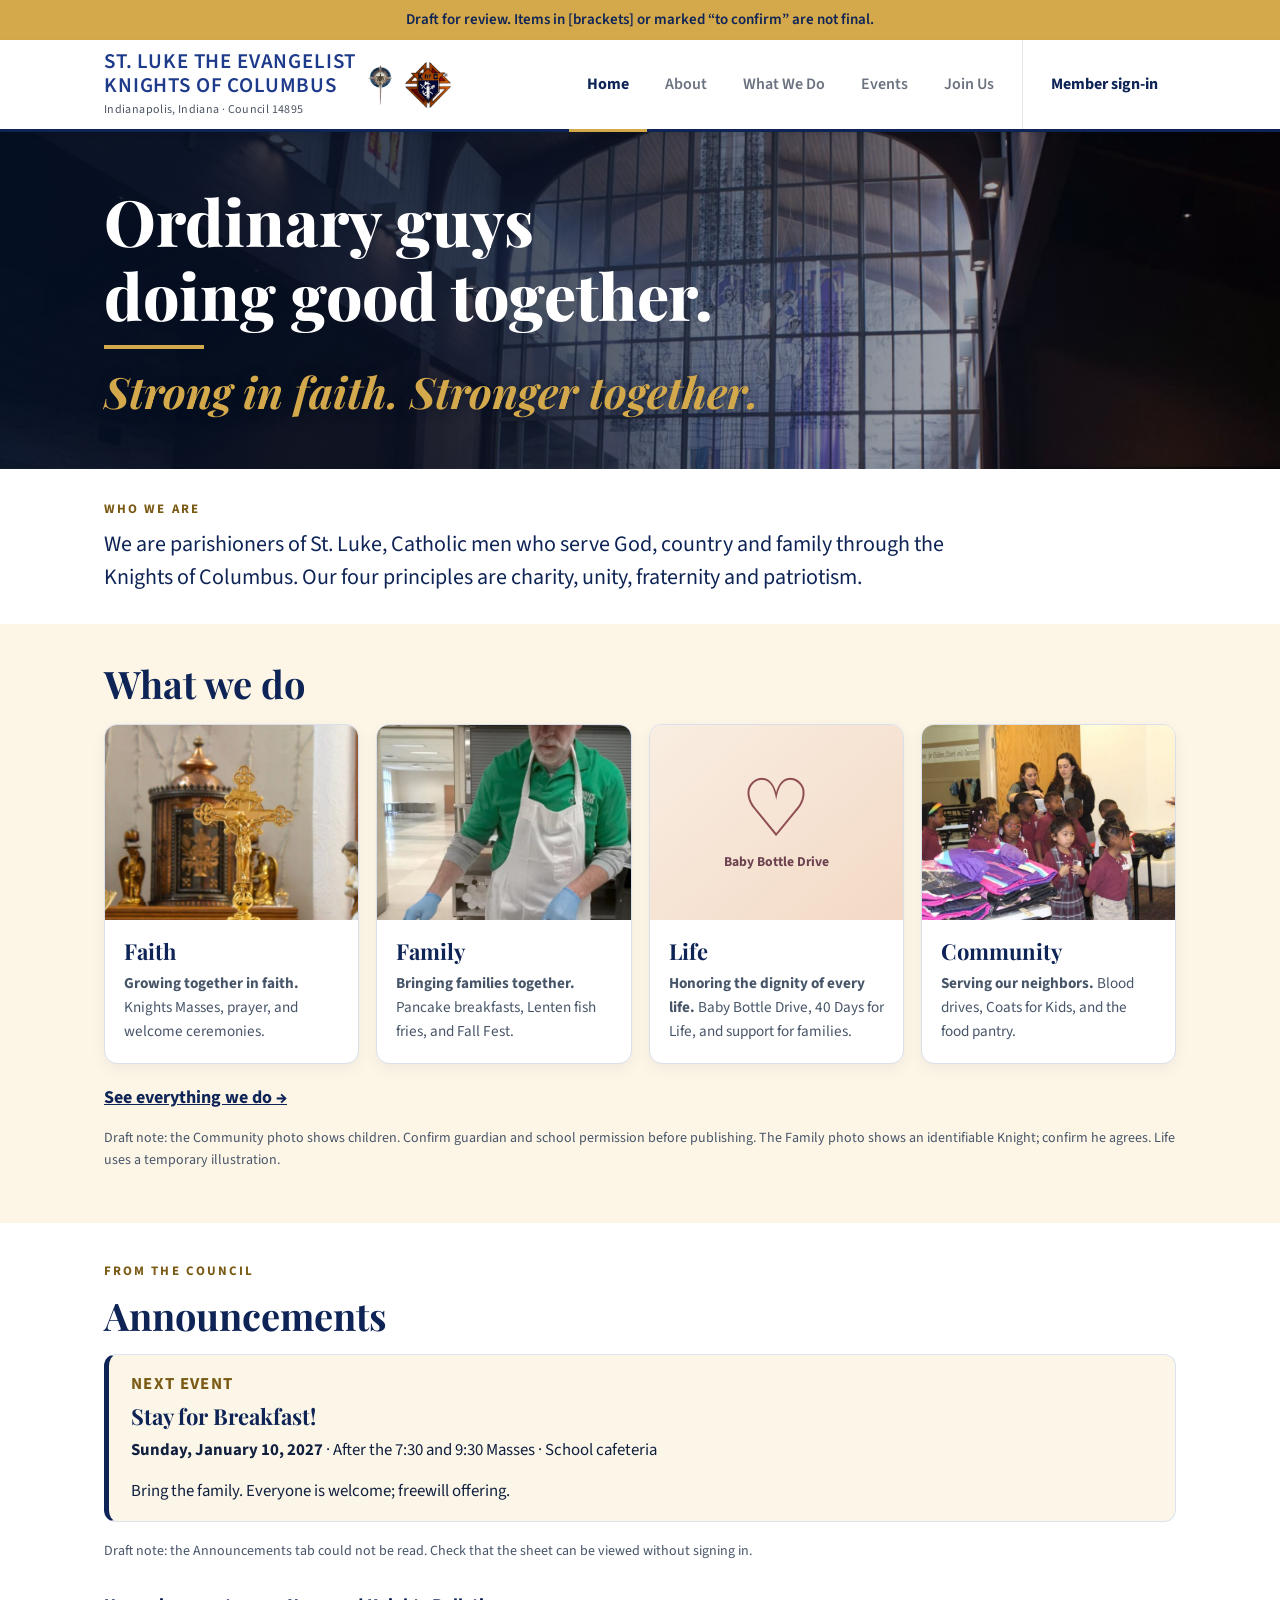
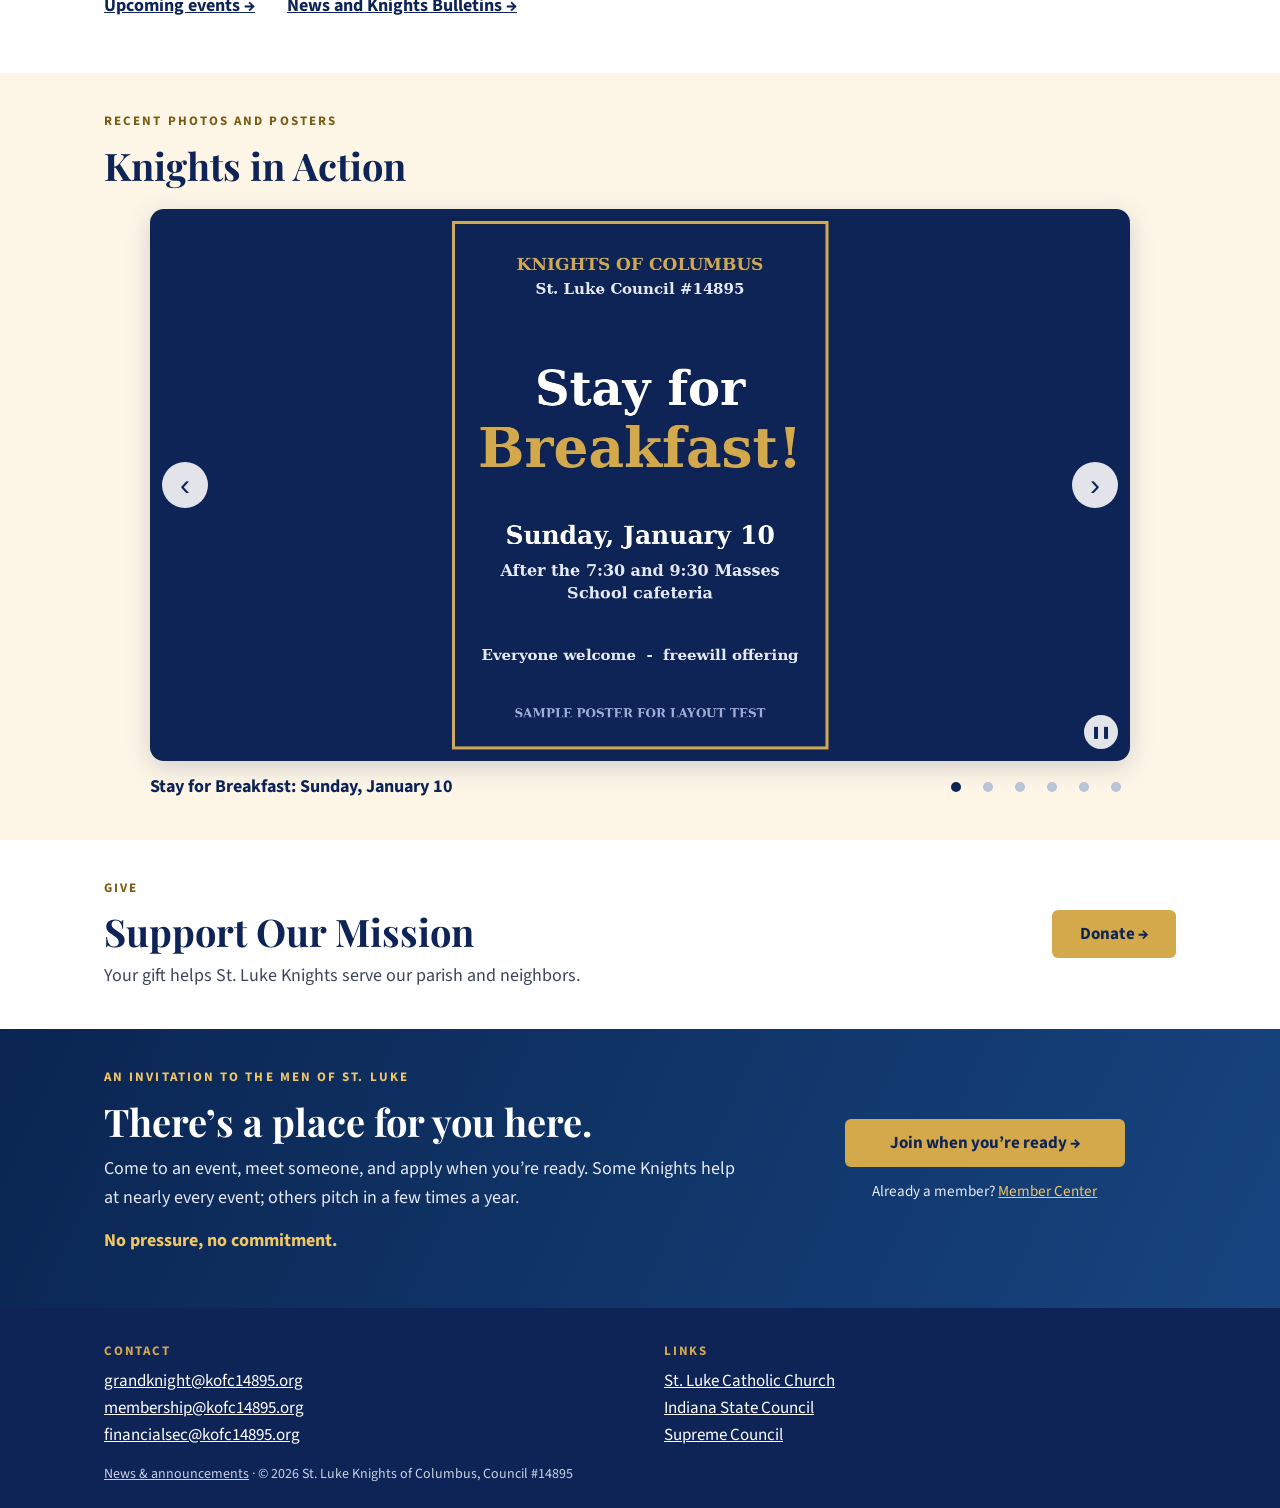
==== commit 5033a64e: "Add files via upload" ====
--- a/index.html
+++ b/index.html
@@ -66,7 +66,7 @@
 <p class="eyebrow">From the council</p>
 <h2 id="ann-title">Announcements</h2>
 <div class="announce-list" data-announcements data-next-event data-limit="3"></div>
-<p style="margin-top:16px"><a class="text-link" href="news.html">News and events &rarr;</a></p>
+<p style="margin-top:16px;display:flex;flex-wrap:wrap;gap:8px 32px"><a class="text-link" href="events.html">Upcoming events &rarr;</a><a class="text-link" href="news.html">News and Knights Bulletins &rarr;</a></p>
 </div>
 </section>
 
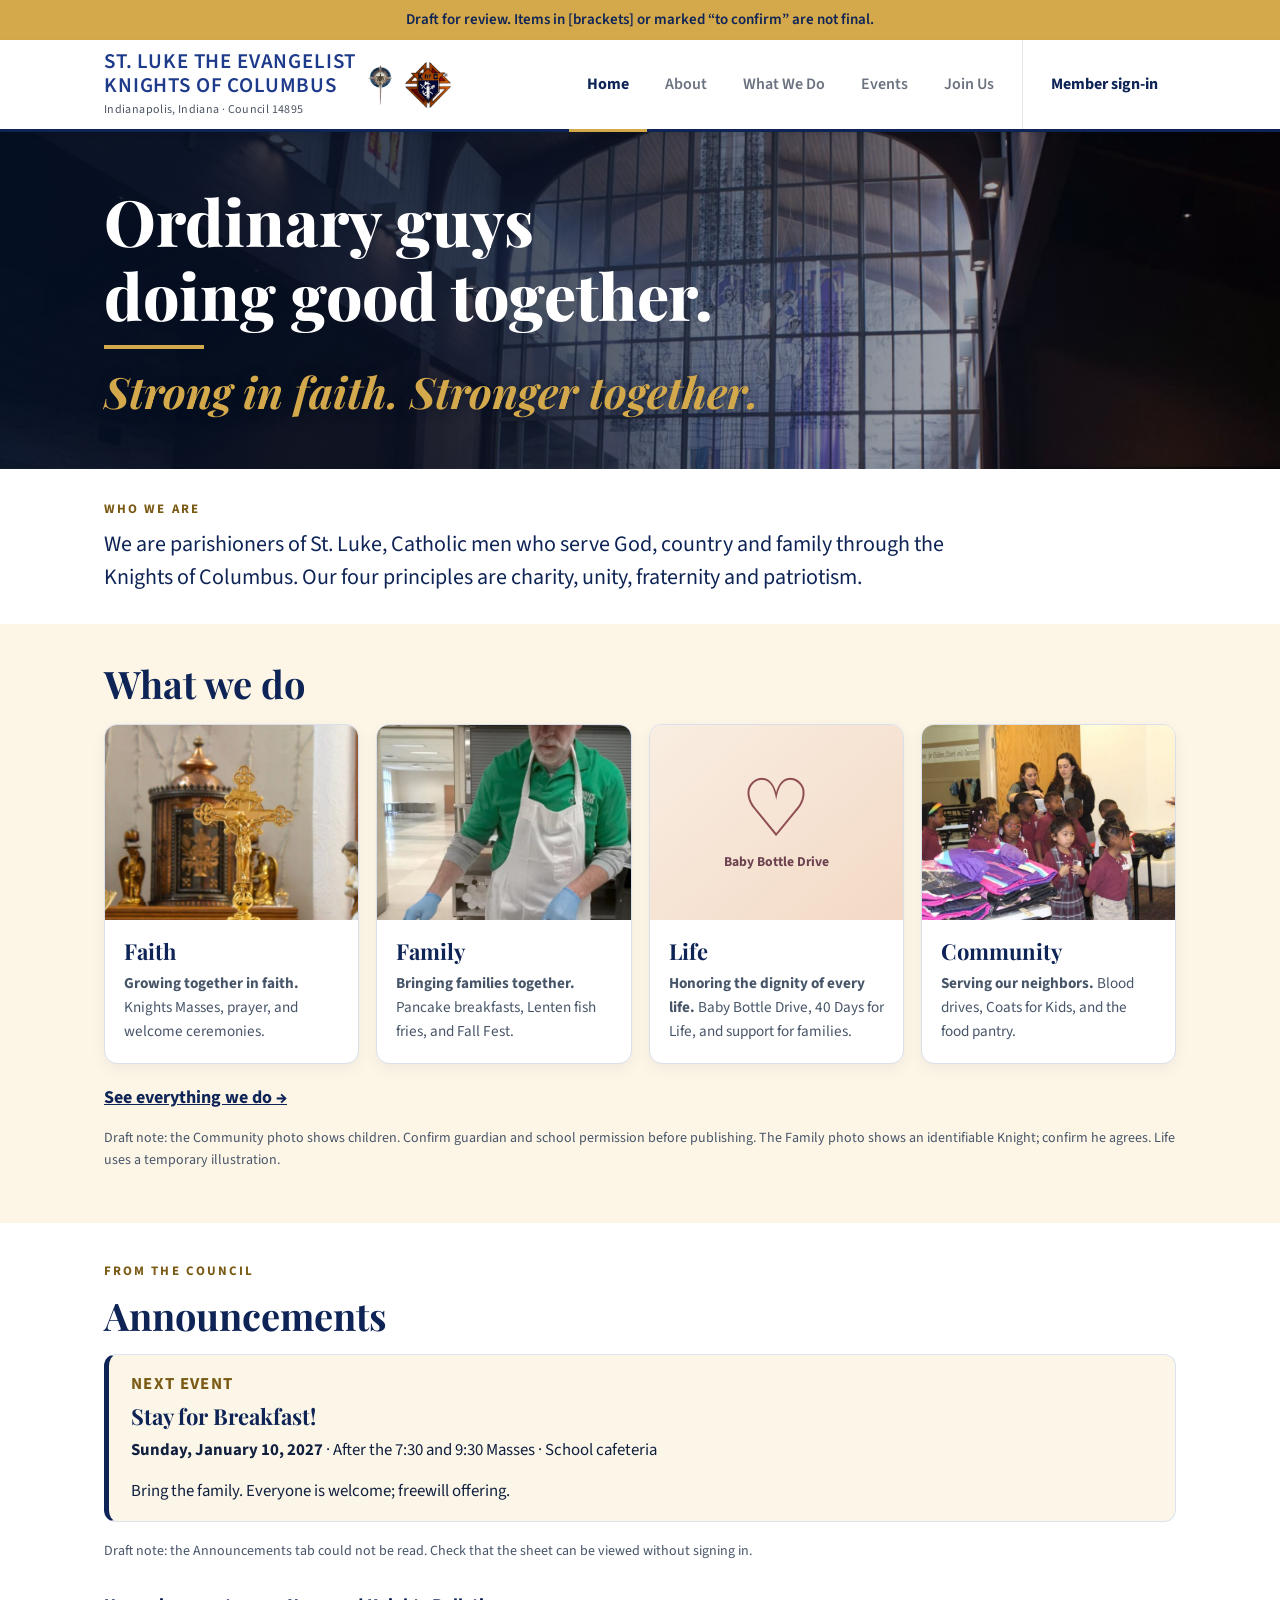
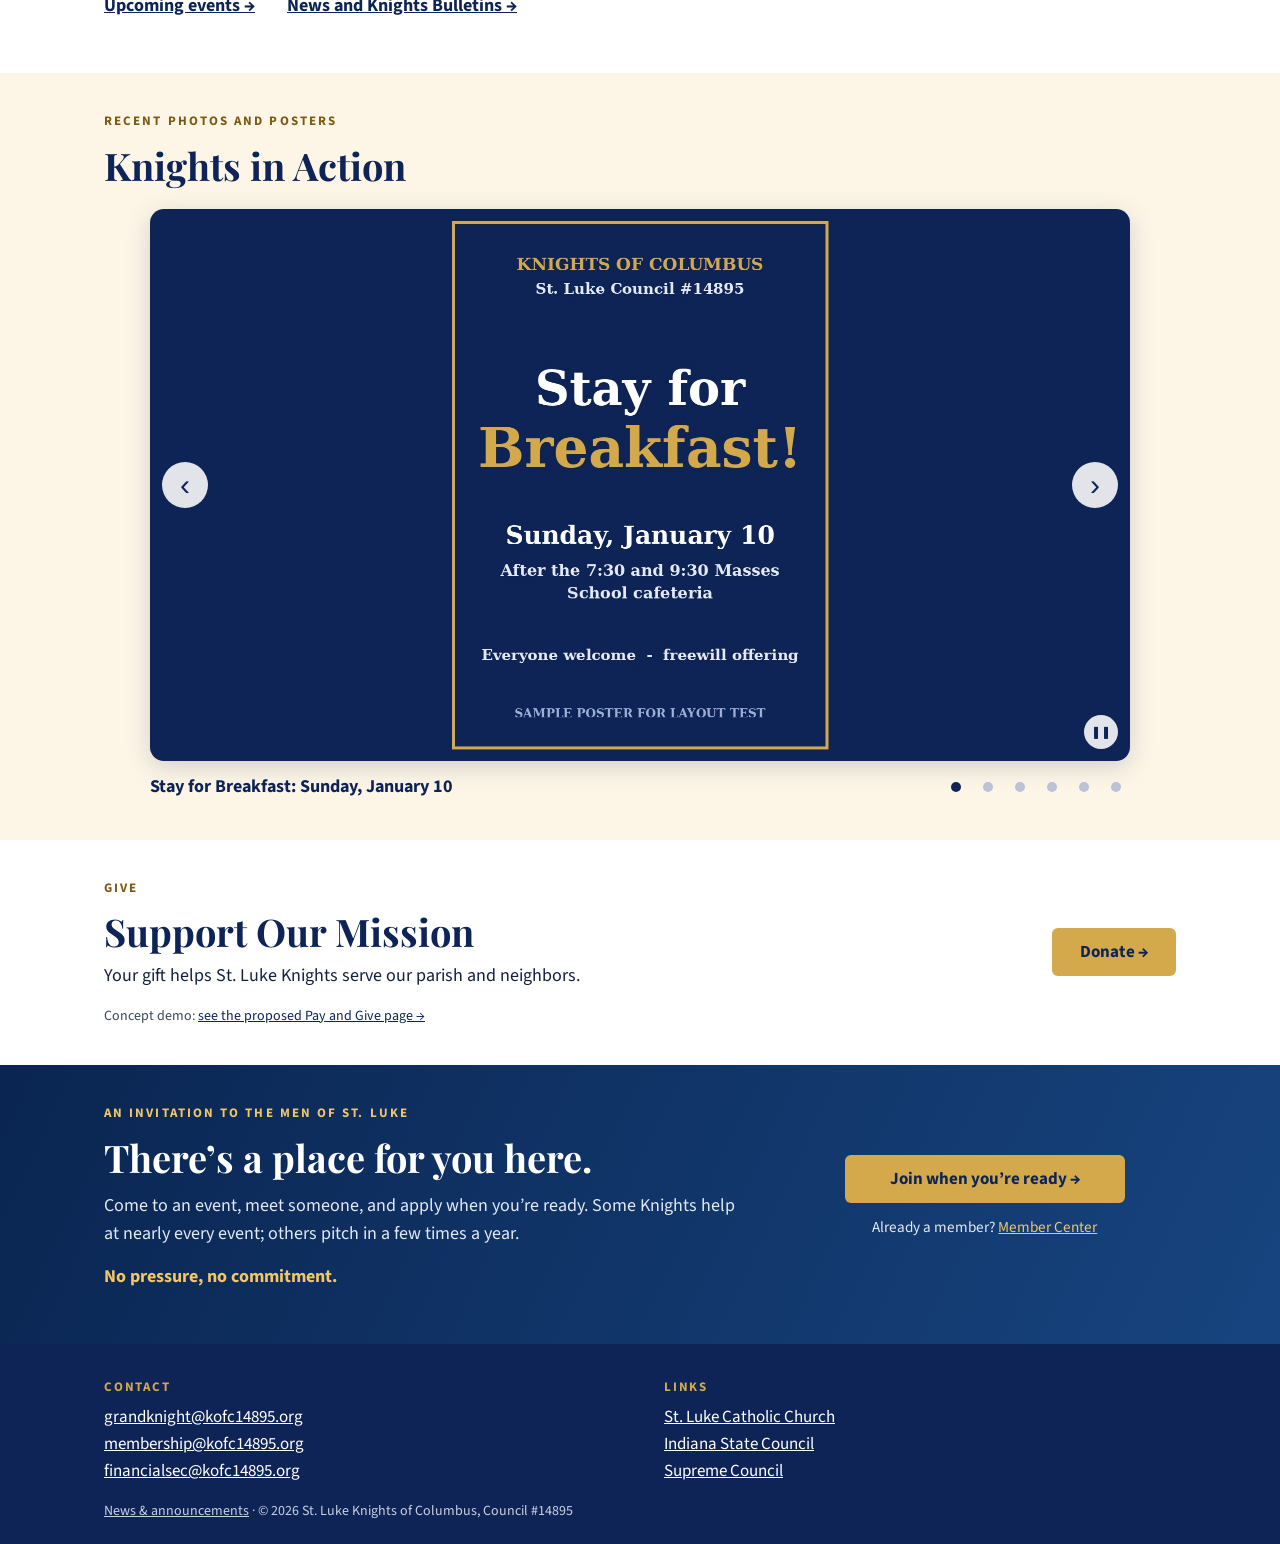
==== commit 1b524aab: "Add files via upload" ====
--- a/index.html
+++ b/index.html
@@ -87,6 +87,7 @@
 <p class="eyebrow">Give</p>
 <h2 id="donate-title">Support Our Mission</h2>
 <p>Your gift helps St. Luke Knights serve our parish and neighbors.</p>
+<p class="figure-note draft-only">Concept demo: <a href="pay-demo.html">see the proposed Pay and Give page &rarr;</a></p>
 </div>
 <a class="btn btn-gold" data-href="squareShopUrl" href="support.html">Donate &rarr;</a>
 </div>
--- a/site.css
+++ b/site.css
@@ -370,3 +370,32 @@
 .donate-row p:last-of-type { margin: 0; color: #3A4658; }
 .donate-row h2 { margin-bottom: 8px; }
 .who .eyebrow { margin-bottom: 8px; }
+
+/* Pay and Give concept demo */
+.demo-bar { background: #1E3A8A; color: #fff; text-align: center; padding: 10px 16px; font-size: 15px; }
+.pay-steps { list-style: none; margin: 0 0 28px; padding: 0; display: grid; grid-template-columns: repeat(auto-fit, minmax(240px, 1fr)); gap: 14px; }
+.pay-steps li { background: #fff; border: 1px solid var(--line); border-radius: 12px; padding: 14px 16px; display: flex; gap: 12px; font-size: 16px; line-height: 1.45; }
+.pay-steps .n { flex: 0 0 30px; height: 30px; border-radius: 50%; background: var(--navy); color: #fff; font-weight: 700; display: flex; align-items: center; justify-content: center; }
+.pay-layout { display: grid; grid-template-columns: minmax(0, 1fr) 340px; gap: 32px; align-items: start; }
+.pay-items h2 { font-size: 28px; margin: 28px 0 4px; } .pay-items h2:first-child { margin-top: 0; }
+.pay-sub { color: var(--muted); font-size: 16px; margin: 0 0 14px; }
+.pay-card { background: #fff; border: 1px solid var(--line); border-top: 4px solid var(--gold); border-radius: 12px; padding: 18px 20px; margin-bottom: 14px; }
+.pay-card p { margin: 6px 0 10px; font-size: 16px; }
+.pay-head { display: flex; justify-content: space-between; align-items: baseline; gap: 12px; }
+.pay-head h3 { margin: 0; font-size: 20px; } .pay-price { font-weight: 700; font-size: 20px; color: var(--navy); white-space: nowrap; }
+.pay-card .pay-when { font-weight: 700; color: var(--bronze); font-size: 14.5px; }
+.pay-chips { border: 0; padding: 0; margin: 12px 0; display: flex; flex-wrap: wrap; gap: 8px; }
+.pay-chips legend { font: 700 12.5px var(--sans); letter-spacing: .08em; text-transform: uppercase; color: #4B5563; padding: 0; margin-bottom: 8px; width: 100%; }
+.pay-chips input { position: absolute; opacity: 0; } .pay-chips label { position: relative; }
+.pay-chips span { display: inline-block; border: 1.5px solid #C9CDD6; border-radius: 999px; padding: 8px 15px; font-weight: 600; font-size: 15px; cursor: pointer; background: #fff; }
+.pay-chips input:checked + span { background: var(--navy); border-color: var(--navy); color: #fff; }
+.pay-chips input:focus-visible + span { outline: 3px solid var(--gold); outline-offset: 2px; }
+.pay-other { margin: 0 0 12px; } .pay-other label { display: block; font-weight: 600; margin-bottom: 4px; } .pay-other input { font: inherit; padding: 9px 12px; border: 1.5px solid #C9CDD6; border-radius: 8px; width: 160px; }
+.pay-cart { position: sticky; top: 16px; background: #fff; border: 1px solid var(--line); border-radius: 12px; padding: 18px 20px; }
+.pay-cart h2 { font-size: 24px; margin: 0 0 8px; } .pay-cart h3 { font-size: 17px; margin: 14px 0 4px; } .pay-cart p { margin: 0 0 8px; font-size: 15.5px; } .pay-cart hr { border: 0; border-top: 1px solid var(--line); margin: 16px 0 2px; }
+.pay-lines { list-style: none; margin: 0 0 10px; padding: 0; } .pay-lines li { display: flex; justify-content: space-between; gap: 10px; padding: 8px 0; border-bottom: 1px solid var(--line); font-size: 15.5px; }
+.pay-x { background: none; border: 0; color: var(--navy); text-decoration: underline; cursor: pointer; font: inherit; font-size: 13.5px; padding: 0 0 0 6px; }
+.pay-total { display: flex; justify-content: space-between; font-size: 18px; margin-bottom: 12px; }
+.pay-check { width: 100%; } .pay-check[disabled] { opacity: .5; cursor: not-allowed; }
+.pay-demo-note { margin-top: 10px !important; color: var(--bronze); font-weight: 600; }
+@media (max-width: 900px) { .pay-layout { grid-template-columns: 1fr; } .pay-cart { position: static; } }
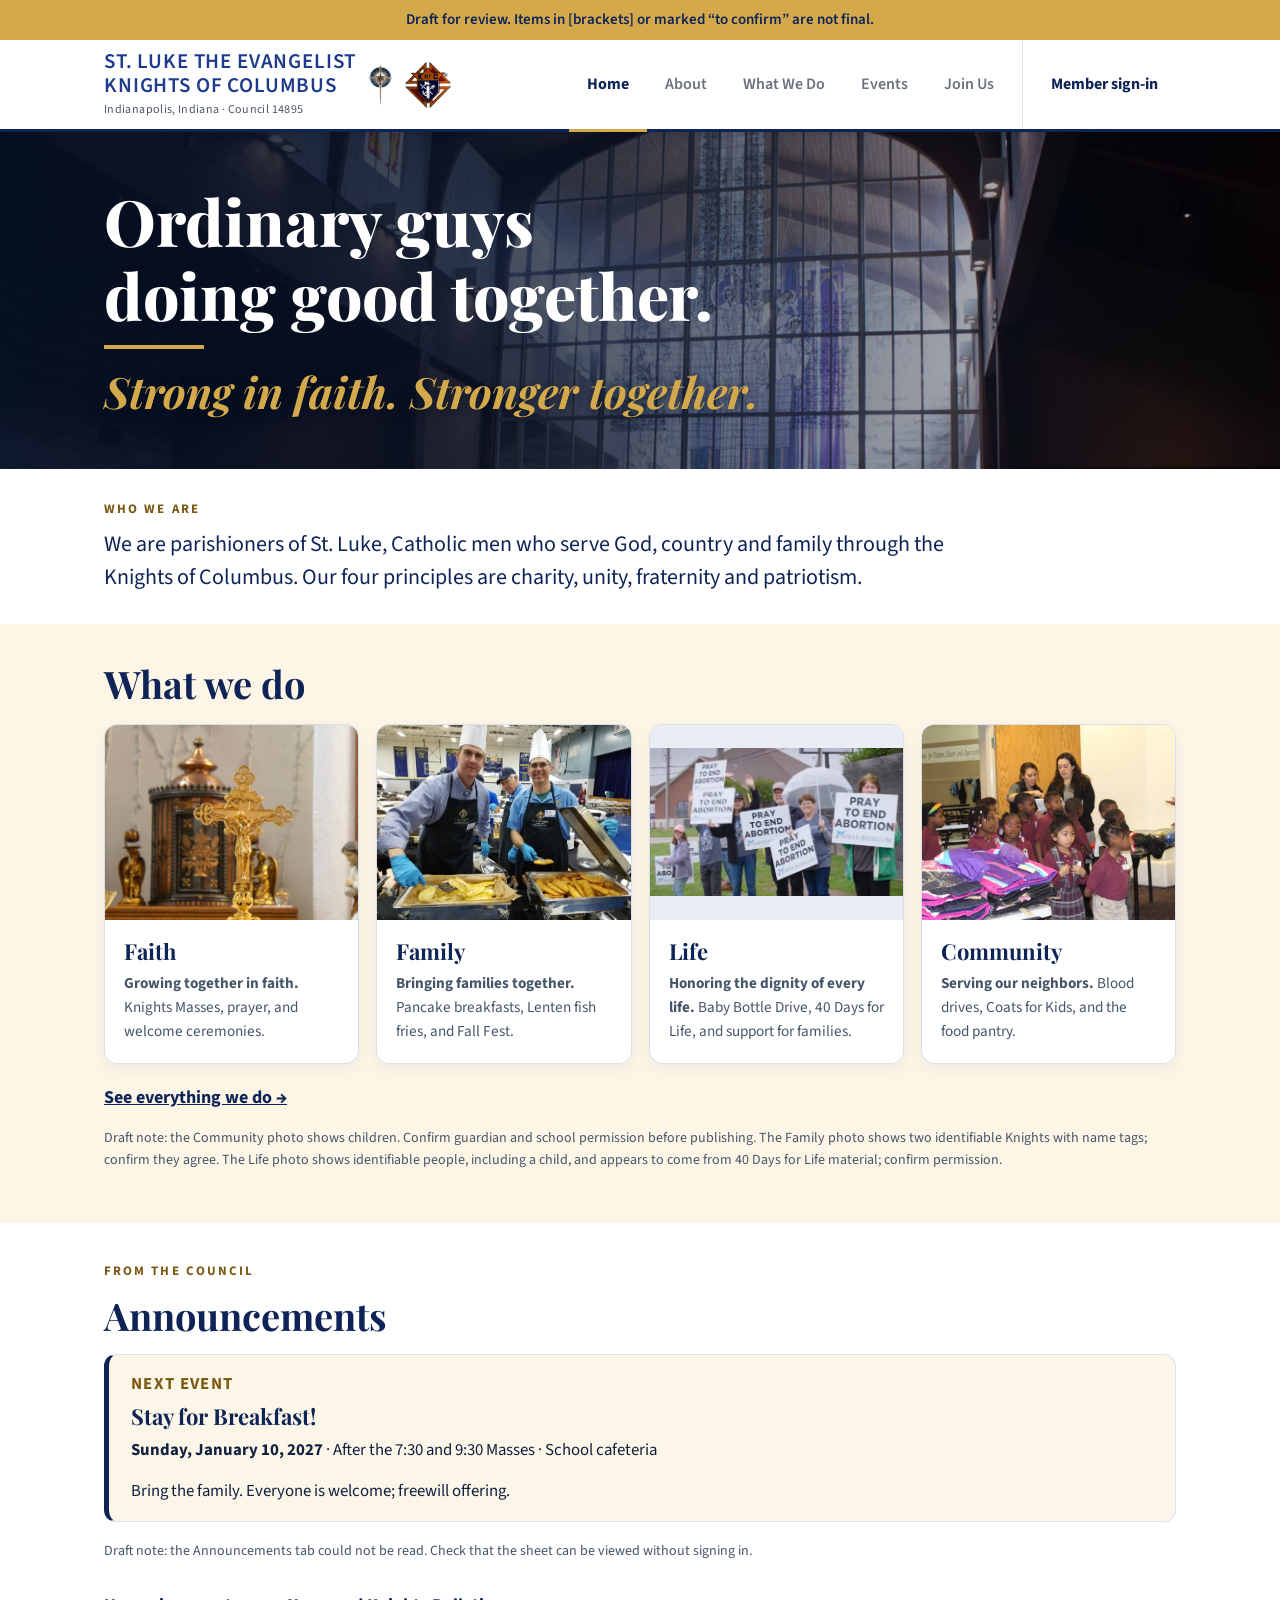
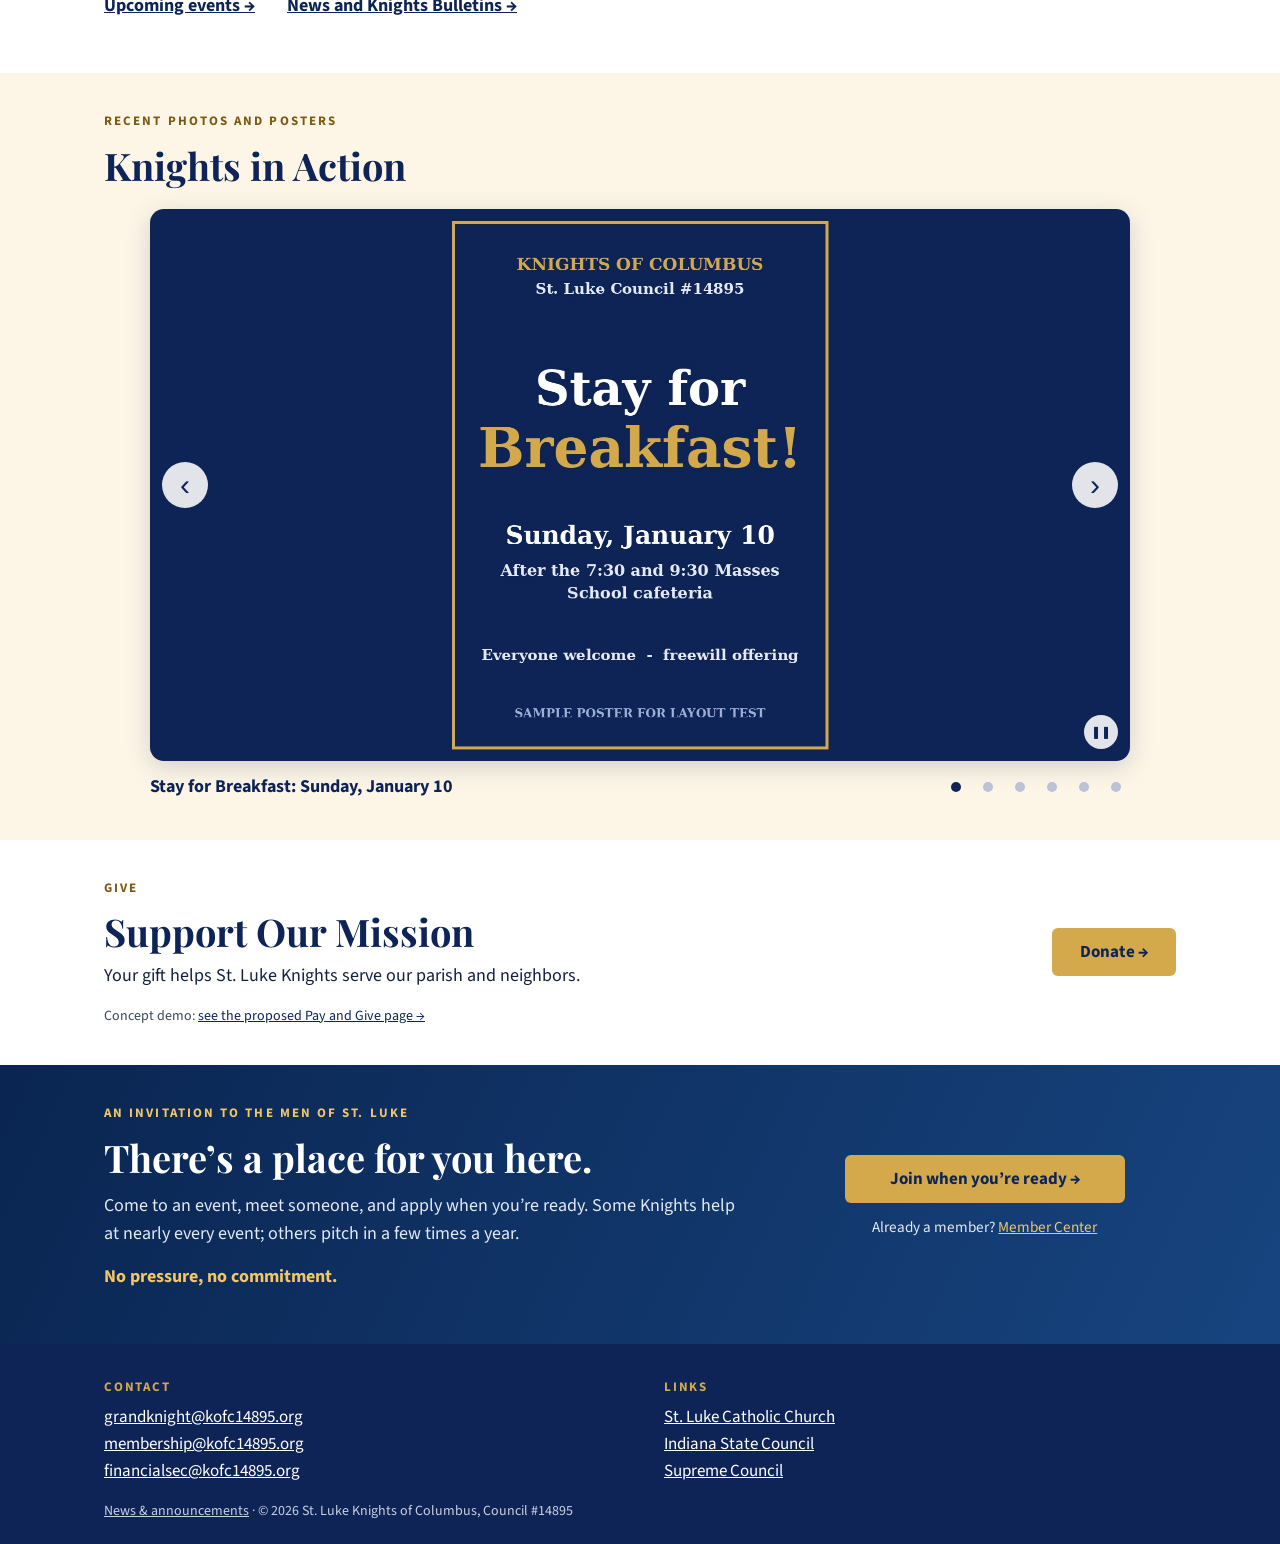
==== commit ac6d0989: "Add files via upload" ====
--- a/index.html
+++ b/index.html
@@ -44,11 +44,11 @@
 <div class="pillar-copy"><h3>Faith</h3><p><strong>Growing together in faith.</strong> Knights Masses, prayer, and welcome ceremonies.</p></div>
 </article>
 <article class="pillar-card" role="listitem">
-<div class="pillar-media" role="img" aria-label="A Knight preparing fish for a Lenten fish fry in the parish kitchen" style="background-image:url(fishfry.jpg);background-position:center 30%"></div>
+<div class="pillar-media" role="img" aria-label="Two Knights in chef hats and council aprons serving fish and fried fish at a fish fry" style="background-image:url(family.jpg);background-position:center 45%"></div>
 <div class="pillar-copy"><h3>Family</h3><p><strong>Bringing families together.</strong> Pancake breakfasts, Lenten fish fries, and Fall Fest.</p></div>
 </article>
 <article class="pillar-card" role="listitem">
-<div class="pillar-media life-art" role="img" aria-label="Simple illustration of a heart representing the Baby Bottle Drive"><span class="life-heart" aria-hidden="true">&#9825;</span><span class="life-caption">Baby Bottle Drive</span></div>
+<div class="pillar-media fit" role="img" aria-label="Parishioners holding Pray to End Abortion signs at a 40 Days for Life prayer vigil" style="background-image:url(life.jpg)"></div>
 <div class="pillar-copy"><h3>Life</h3><p><strong>Honoring the dignity of every life.</strong> Baby Bottle Drive, 40 Days for Life, and support for families.</p></div>
 </article>
 <article class="pillar-card" role="listitem">
@@ -57,7 +57,7 @@
 </article>
 </div>
 <p style="margin-top:20px"><a class="text-link" href="what-we-do.html">See everything we do &rarr;</a></p>
-<p class="figure-note draft-only">Draft note: the Community photo shows children. Confirm guardian and school permission before publishing. The Family photo shows an identifiable Knight; confirm he agrees. Life uses a temporary illustration.</p>
+<p class="figure-note draft-only">Draft note: the Community photo shows children. Confirm guardian and school permission before publishing. The Family photo shows two identifiable Knights with name tags; confirm they agree. The Life photo shows identifiable people, including a child, and appears to come from 40 Days for Life material; confirm permission.</p>
 </div>
 </section>
 
--- a/site.css
+++ b/site.css
@@ -399,3 +399,6 @@
 .pay-check { width: 100%; } .pay-check[disabled] { opacity: .5; cursor: not-allowed; }
 .pay-demo-note { margin-top: 10px !important; color: var(--bronze); font-weight: 600; }
 @media (max-width: 900px) { .pay-layout { grid-template-columns: 1fr; } .pay-cart { position: static; } }
+
+/* Card photos that should show whole (no cropping), with a quiet backdrop behind the bars */
+.pillar-media.fit { background-size: contain; background-repeat: no-repeat; background-position: center; background-color: #E9EDF4; }
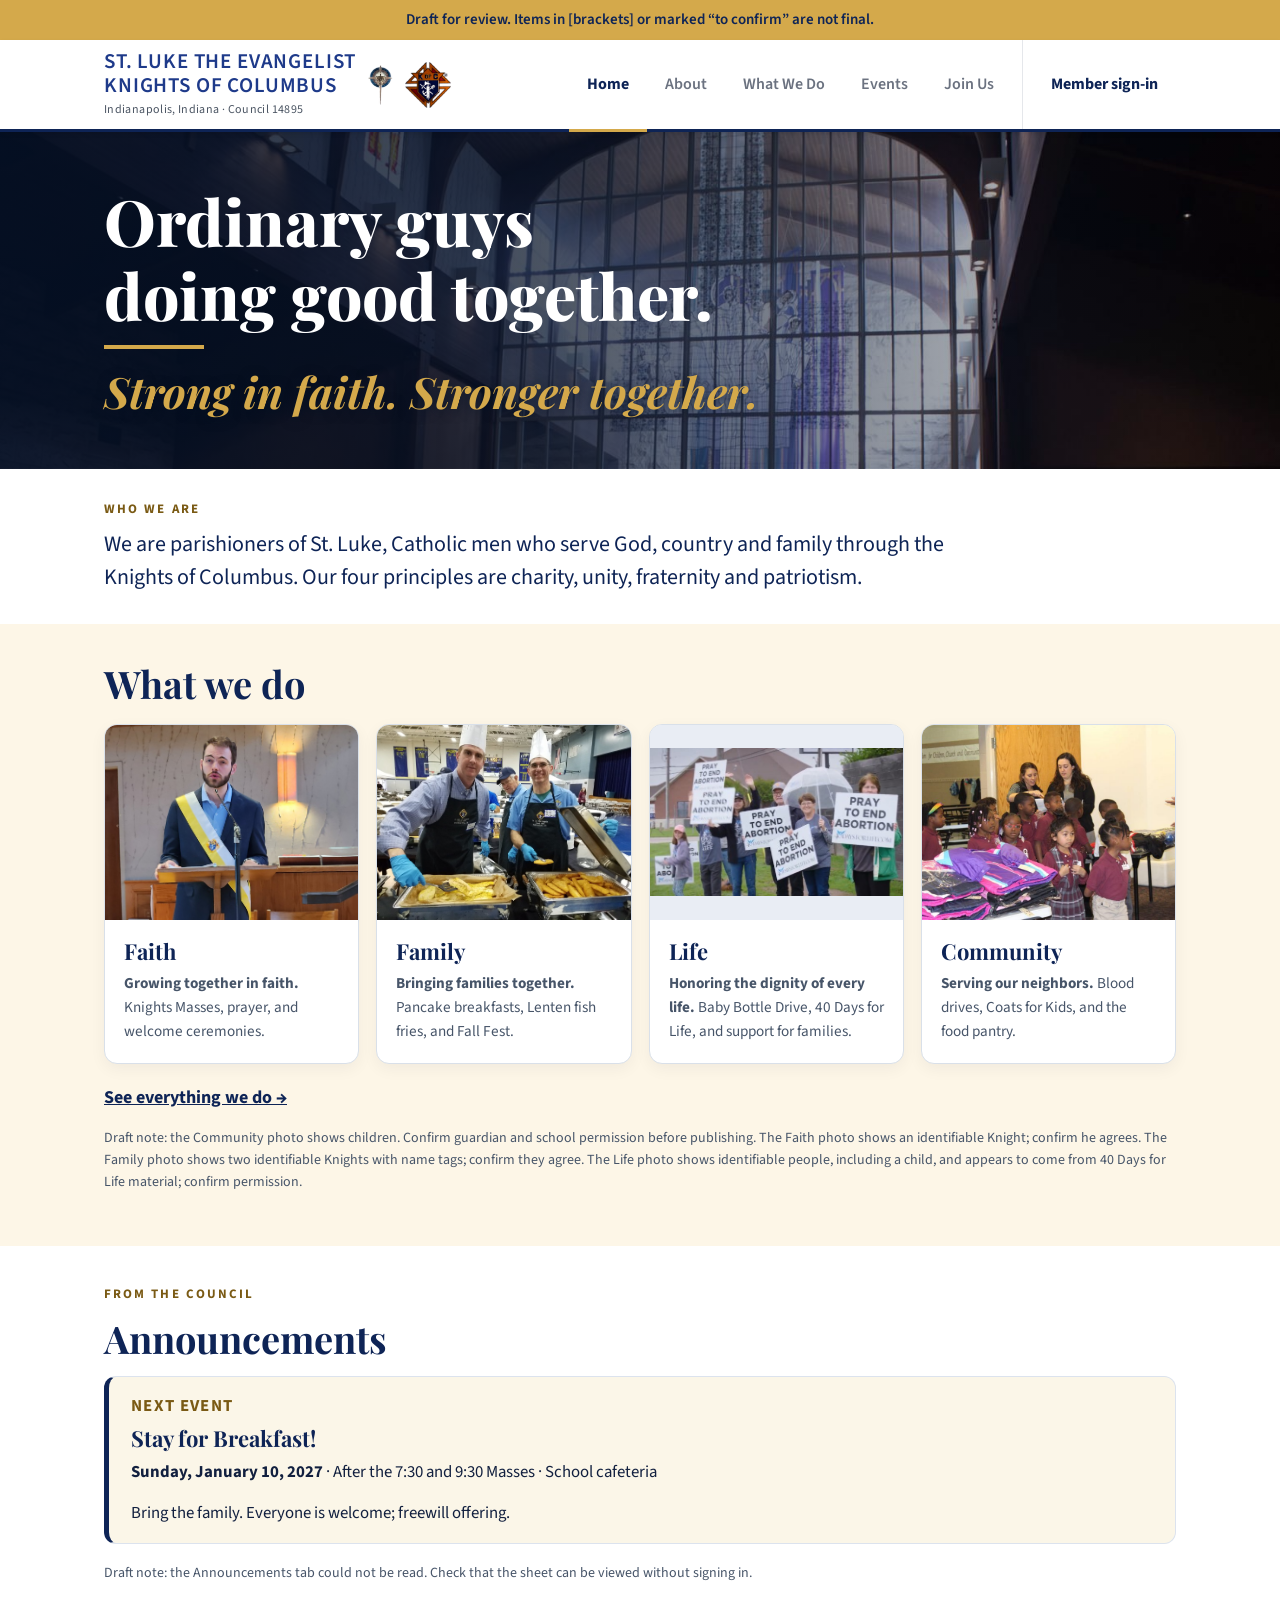
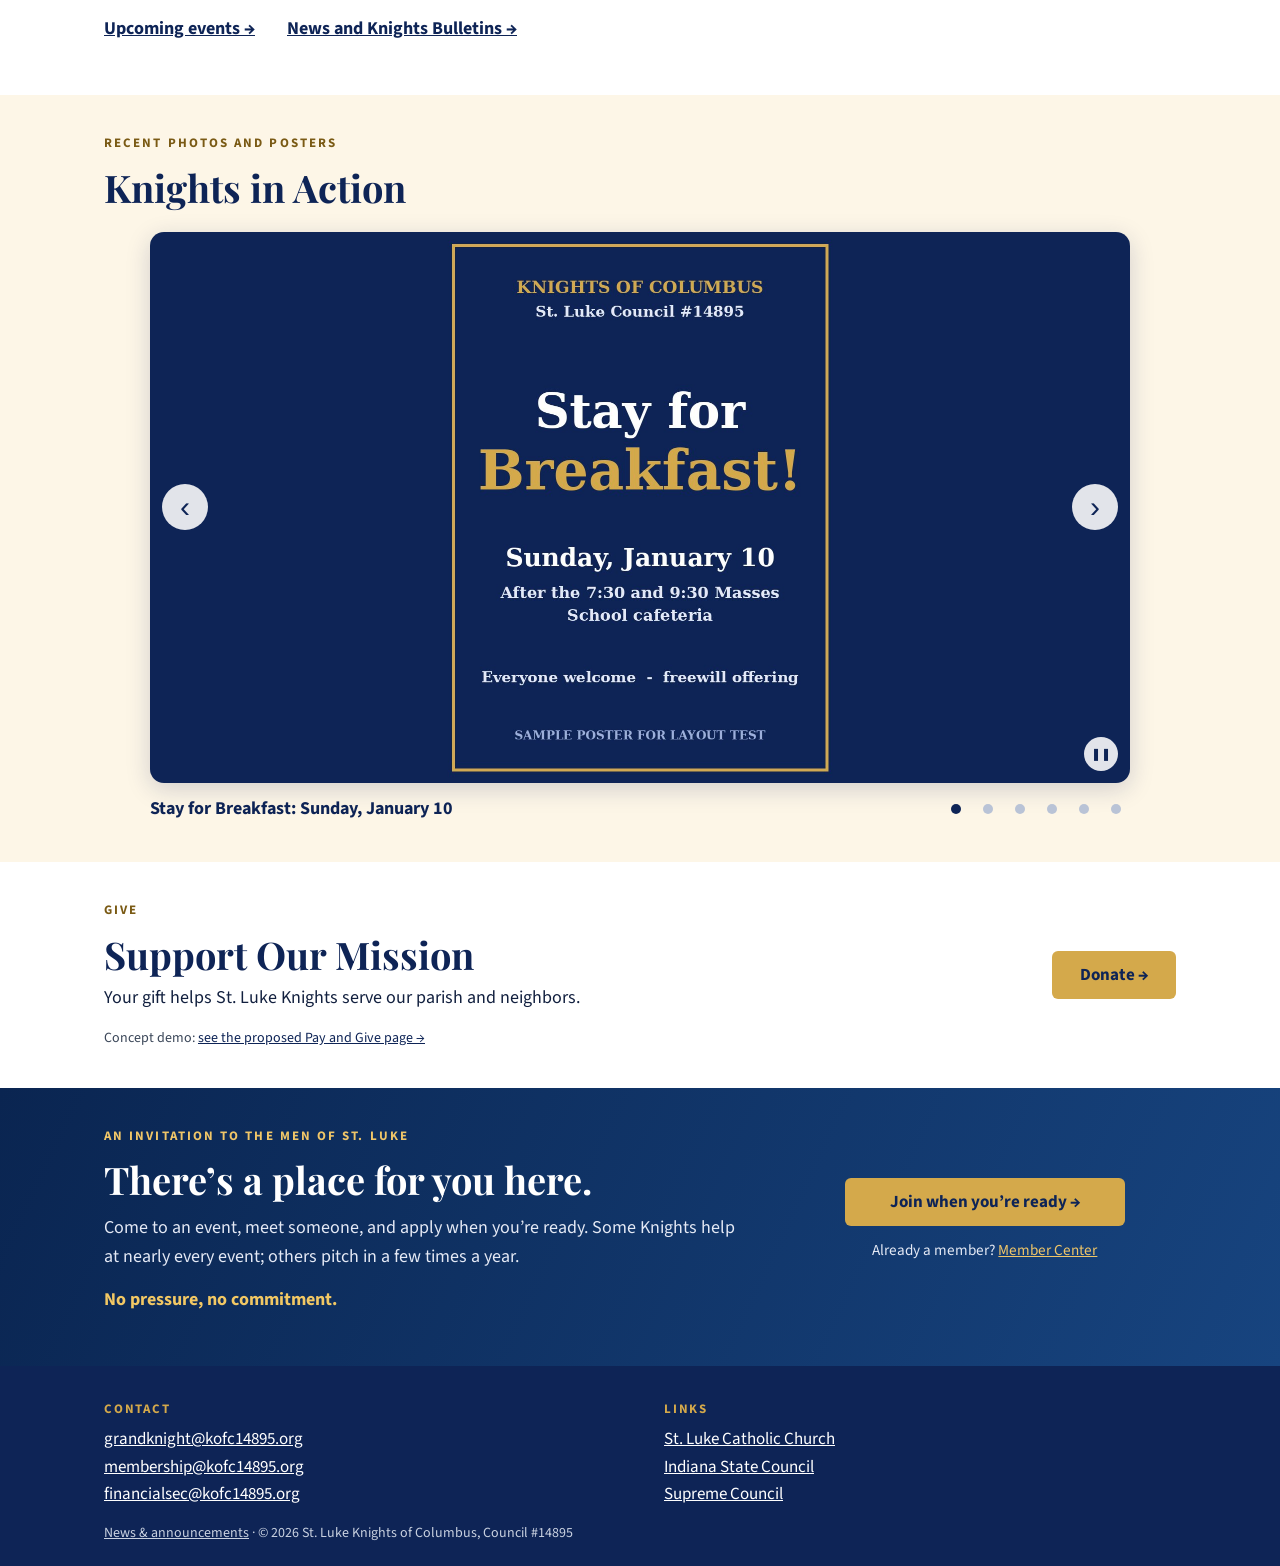
==== commit dacef6c5: "Add files via upload" ====
--- a/index.html
+++ b/index.html
@@ -40,7 +40,7 @@
 <h2>What we do</h2>
 <div class="pillar-cards" role="list">
 <article class="pillar-card" role="listitem">
-<div class="pillar-media" role="img" aria-label="Crucifix and tabernacle at St. Luke Catholic Church" style="background-image:url(faith.jpg);background-position:center 46%"></div>
+<div class="pillar-media" role="img" aria-label="A Knight in a council sash speaking at the lectern during Mass at St. Luke" style="background-image:url(faith.jpg);background-position:38% 30%"></div>
 <div class="pillar-copy"><h3>Faith</h3><p><strong>Growing together in faith.</strong> Knights Masses, prayer, and welcome ceremonies.</p></div>
 </article>
 <article class="pillar-card" role="listitem">
@@ -57,7 +57,7 @@
 </article>
 </div>
 <p style="margin-top:20px"><a class="text-link" href="what-we-do.html">See everything we do &rarr;</a></p>
-<p class="figure-note draft-only">Draft note: the Community photo shows children. Confirm guardian and school permission before publishing. The Family photo shows two identifiable Knights with name tags; confirm they agree. The Life photo shows identifiable people, including a child, and appears to come from 40 Days for Life material; confirm permission.</p>
+<p class="figure-note draft-only">Draft note: the Community photo shows children. Confirm guardian and school permission before publishing. The Faith photo shows an identifiable Knight; confirm he agrees. The Family photo shows two identifiable Knights with name tags; confirm they agree. The Life photo shows identifiable people, including a child, and appears to come from 40 Days for Life material; confirm permission.</p>
 </div>
 </section>
 
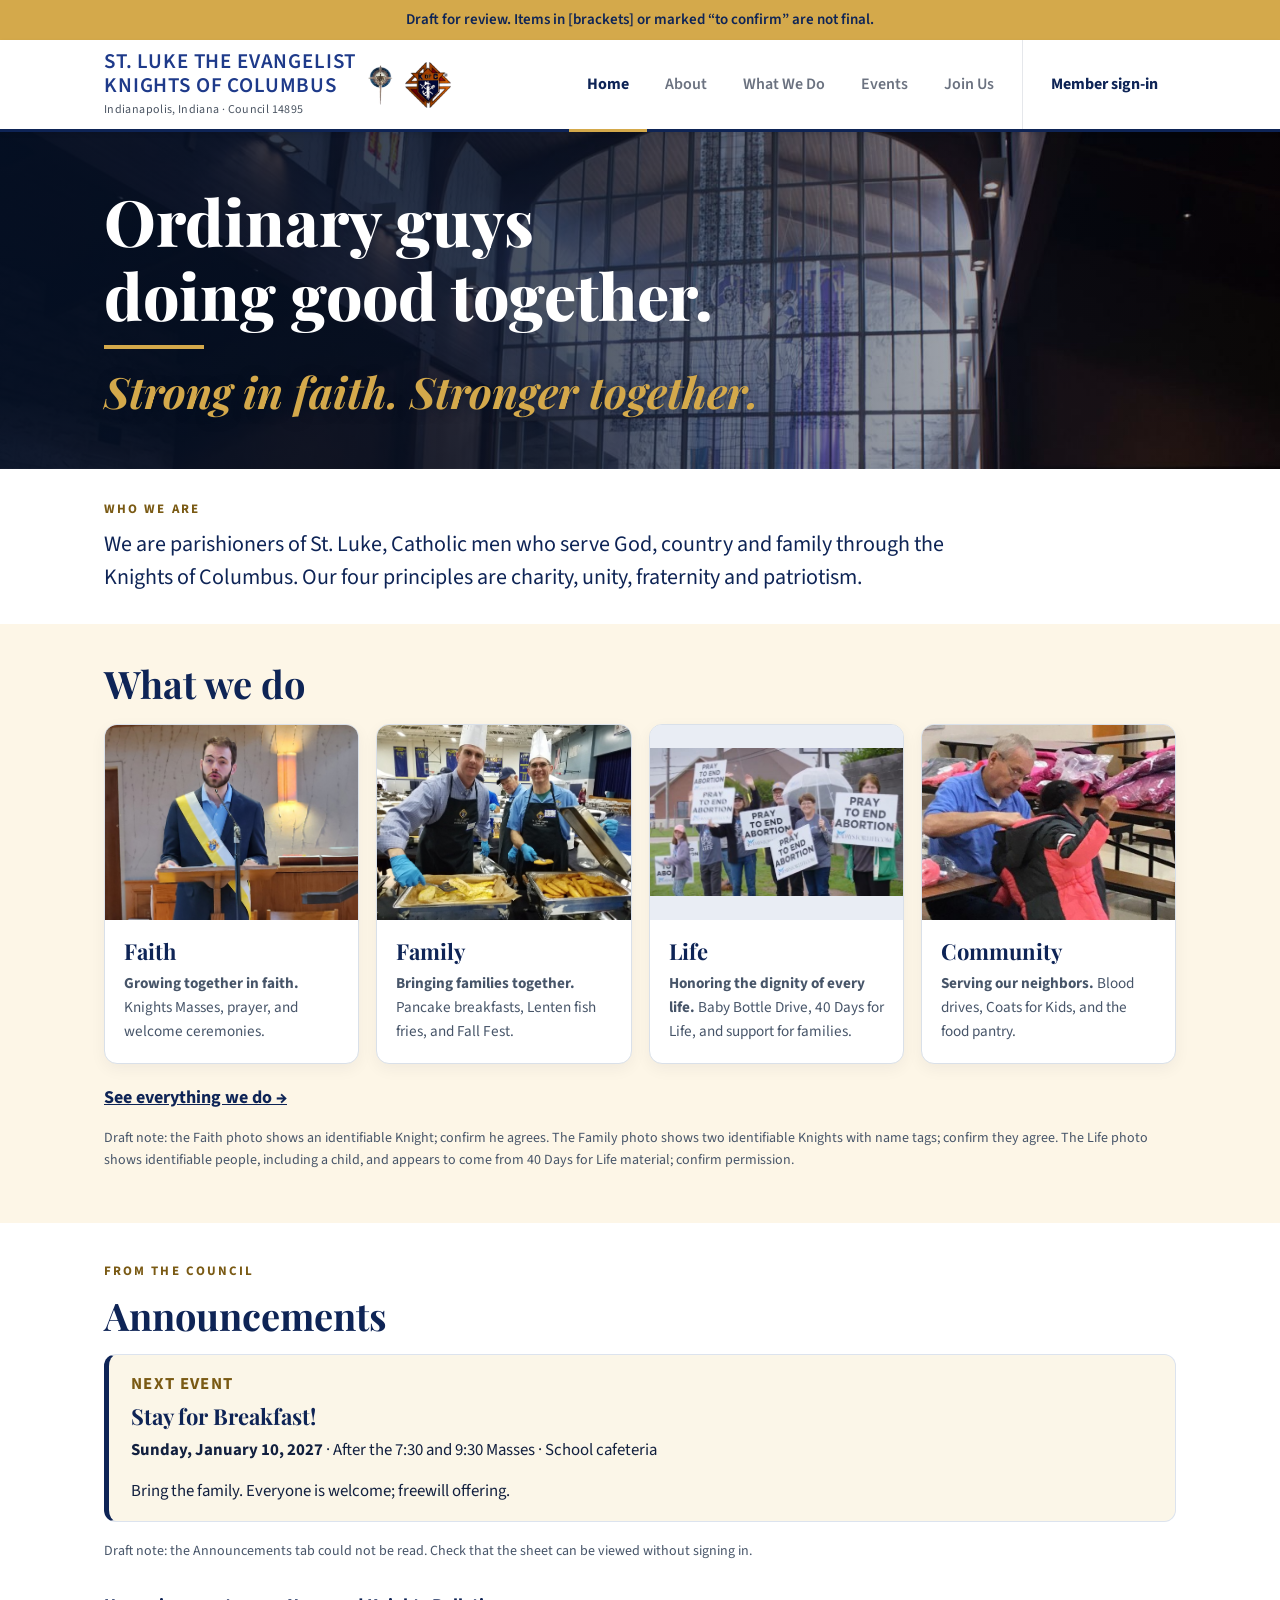
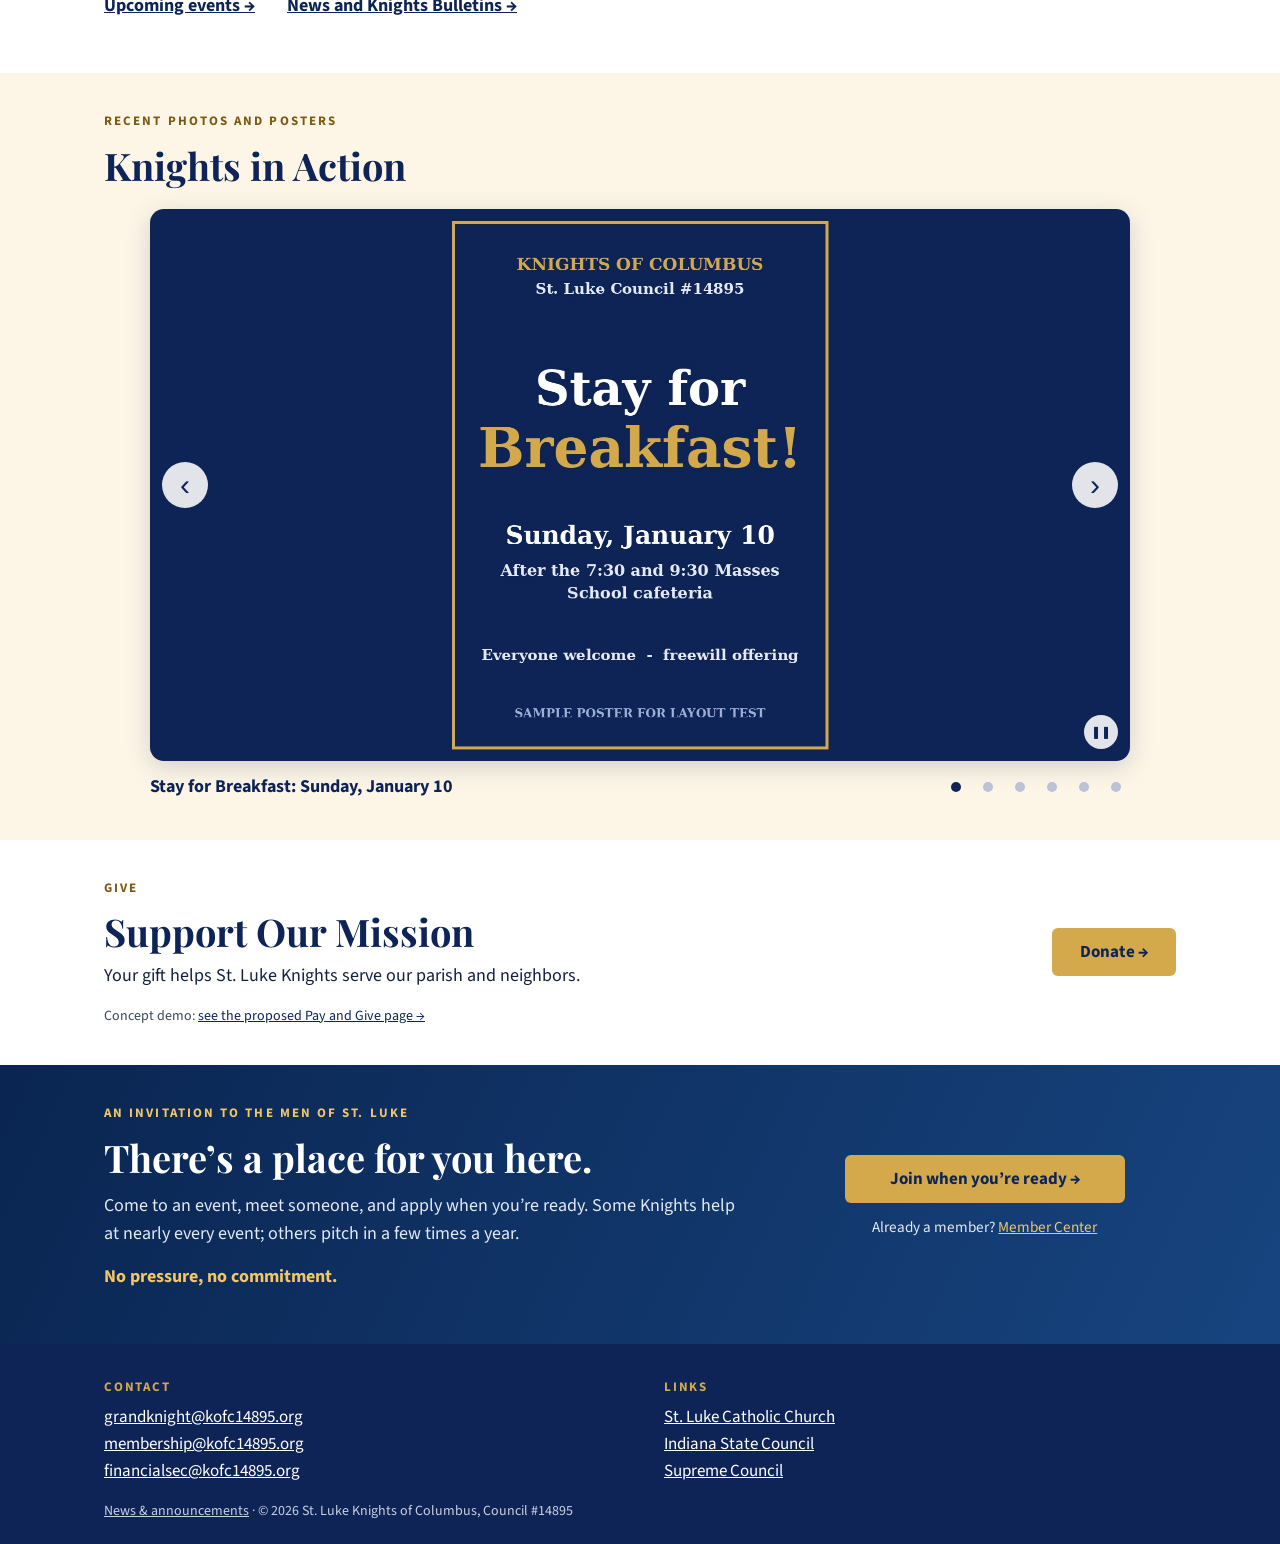
==== commit 82747b61: "Add files via upload" ====
--- a/index.html
+++ b/index.html
@@ -52,12 +52,12 @@
 <div class="pillar-copy"><h3>Life</h3><p><strong>Honoring the dignity of every life.</strong> Baby Bottle Drive, 40 Days for Life, and support for families.</p></div>
 </article>
 <article class="pillar-card" role="listitem">
-<div class="pillar-media" role="img" aria-label="Children at a Coats for Kids charitable event" style="background-image:url(coats.jpg);background-position:center 42%"></div>
+<div class="pillar-media" role="img" aria-label="A Knight helping a child try on a new coat at a Coats for Kids event" style="background-image:url(coats.jpg);background-position:center 30%"></div>
 <div class="pillar-copy"><h3>Community</h3><p><strong>Serving our neighbors.</strong> Blood drives, Coats for Kids, and the food pantry.</p></div>
 </article>
 </div>
 <p style="margin-top:20px"><a class="text-link" href="what-we-do.html">See everything we do &rarr;</a></p>
-<p class="figure-note draft-only">Draft note: the Community photo shows children. Confirm guardian and school permission before publishing. The Faith photo shows an identifiable Knight; confirm he agrees. The Family photo shows two identifiable Knights with name tags; confirm they agree. The Life photo shows identifiable people, including a child, and appears to come from 40 Days for Life material; confirm permission.</p>
+<p class="figure-note draft-only">Draft note: the Faith photo shows an identifiable Knight; confirm he agrees. The Family photo shows two identifiable Knights with name tags; confirm they agree. The Life photo shows identifiable people, including a child, and appears to come from 40 Days for Life material; confirm permission.</p>
 </div>
 </section>
 
